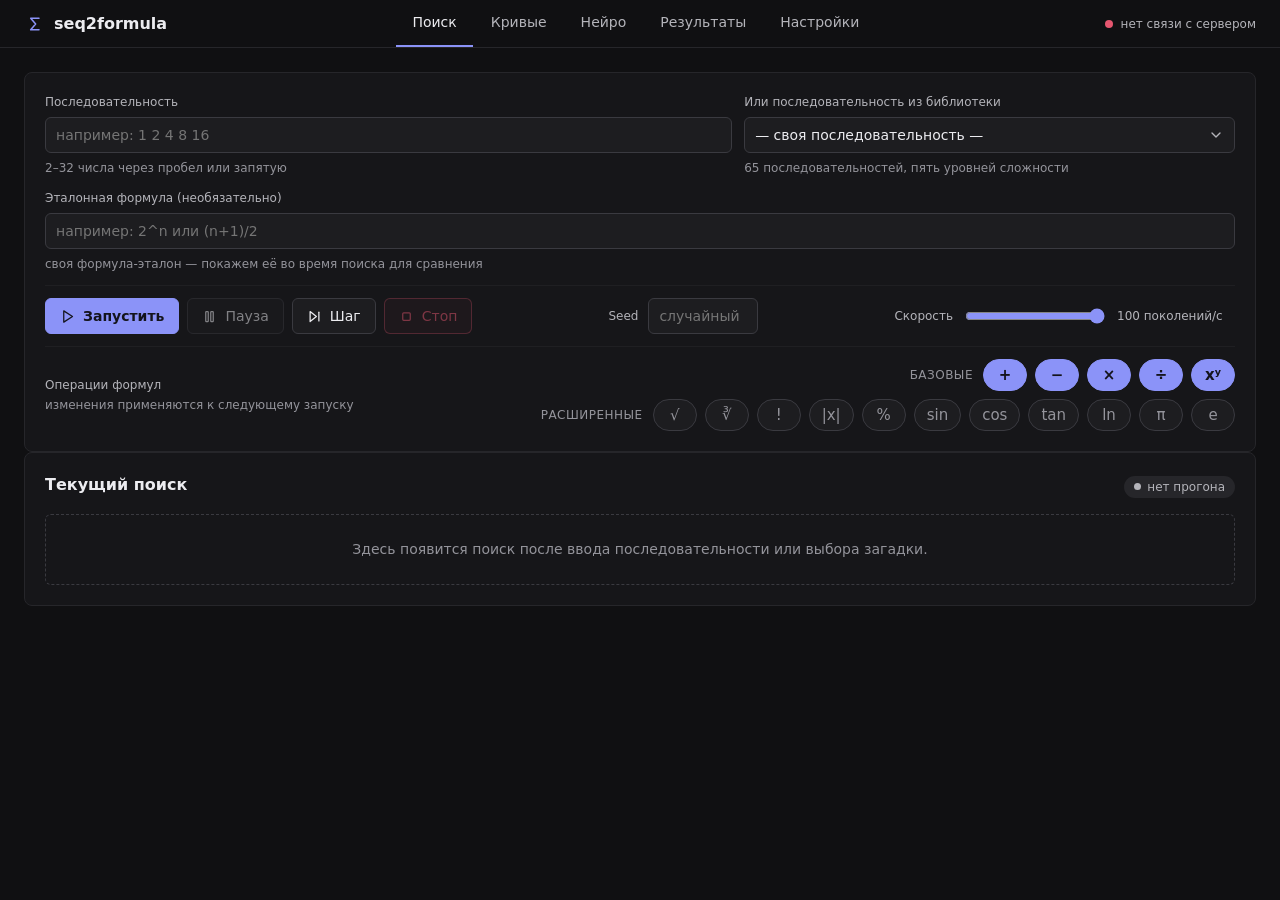
==== static/index.html @ 78ca331c "feat(curves): eraser, stroke smoothing, curve-curiosities gallery - Eraser toggle: pointer gesture r" ====
<!DOCTYPE html>
<html lang="ru">
<head>
<meta charset="utf-8">
<meta name="viewport" content="width=device-width, initial-scale=1">
<title>seq2formula — поиск формулы</title>
<link rel="stylesheet" href="/static/vendor/katex/katex.min.css">
<link rel="stylesheet" href="/static/vendor/uplot/uPlot.min.css">
<link rel="stylesheet" href="/static/style.css">
</head>
<body>
<header class="topbar">
  <div class="brand">
    <svg class="brand-mark" viewBox="0 0 24 24" fill="none" stroke="currentColor"
         stroke-width="1.8" stroke-linecap="round" stroke-linejoin="round" aria-hidden="true">
      <path d="M18 5H8l6 7-6 7h10"/>
    </svg>
    <span class="brand-name">seq2formula</span>
  </div>
  <nav class="pagetabs" role="tablist" aria-label="Разделы">
    <button class="ptab" id="ptabSearch" role="tab" aria-selected="true">Поиск</button>
    <button class="ptab" id="ptabCurves" role="tab" aria-selected="false">Кривые</button>
    <button class="ptab" id="ptabNeuro" role="tab" aria-selected="false"
            onclick="location.href='/neuro'">Нейро</button>
    <button class="ptab" id="ptabResults" role="tab" aria-selected="false">
      Результаты <span class="tab-dot" id="resultsDot" hidden></span>
    </button>
    <button class="ptab" id="ptabSettings" role="tab" aria-selected="false">Настройки</button>
  </nav>
  <div class="topbar-status" id="connStatus"><span class="dot" id="connDot"></span><span id="connText">подключение…</span></div>
</header>

<main class="canvas">
  <section id="paneSearch" aria-label="Поиск">
    <!-- ===== Run control ===== -->
    <section class="panel control-panel" aria-label="Управление поиском">
      <form id="runForm" class="run-form">
        <label class="field field-seq">
          <span class="field-label">Последовательность</span>
          <input id="seqInput" class="input" type="text" inputmode="numeric"
                 placeholder="например: 1 2 4 8 16" autocomplete="off"
                 aria-describedby="seqHint">
          <span class="field-hint" id="seqHint">2–32 числа через пробел или запятую</span>
        </label>
        <div class="field field-puzzle">
          <span class="field-label">Или последовательность из библиотеки</span>
          <!-- Hidden native select: keeps backward compatibility with the existing JS logic -->
          <select id="puzzleSelect" style="display: none;">
            <option value="">— своя последовательность —</option>
          </select>
          <!-- Custom UI for the dropdown -->
          <button type="button" class="input modern-select-trigger" id="puzzleSelectTrigger" aria-haspopup="listbox" aria-expanded="false">
            <span id="puzzleSelectLabel">— своя последовательность —</span>
            <svg class="modern-select-arrow" viewBox="0 0 24 24" fill="none" stroke="currentColor" stroke-width="2" stroke-linecap="round" stroke-linejoin="round"><path d="m6 9 6 6 6-6"/></svg>
          </button>
          <div class="modern-select-menu" id="puzzleSelectMenu" role="listbox" hidden>
            <div class="puzzle-search-wrap">
              <input type="search" id="puzzleSearch" class="input puzzle-search" placeholder="Поиск последовательности...">
            </div>
          </div>
          <span class="field-hint">65 последовательностей, пять уровней сложности</span>
        </div>
        <label class="field field-ref">
          <span class="field-label">Эталонная формула (необязательно)</span>
          <input id="refInput" class="input" type="text"
                 placeholder="например: 2^n или (n+1)/2" autocomplete="off"
                 aria-describedby="refHint">
          <span class="field-hint" id="refHint">своя формула-эталон — покажем её во время поиска для сравнения</span>
        </label>
      </form>
      <div class="run-controls" id="runControls">
        <div class="control-group" role="group" aria-label="Управление поиском">
          <button type="submit" form="runForm" class="btn btn-primary" id="startBtn">
            <svg class="icon" viewBox="0 0 24 24" fill="none" stroke="currentColor" stroke-width="2" stroke-linecap="round" stroke-linejoin="round"><polygon points="6 3 20 12 6 21 6 3"/></svg>
            Запустить
          </button>
          <button class="btn" id="pauseBtn" aria-label="Пауза" disabled>
            <svg class="icon" viewBox="0 0 24 24" fill="none" stroke="currentColor" stroke-width="2" stroke-linecap="round" stroke-linejoin="round"><rect x="6" y="4" width="4" height="16" rx="1"/><rect x="14" y="4" width="4" height="16" rx="1"/></svg>
            <span id="pauseLabel">Пауза</span>
          </button>
          <button class="btn" id="stepBtn" aria-label="Шаг" disabled>
            <svg class="icon" viewBox="0 0 24 24" fill="none" stroke="currentColor" stroke-width="2" stroke-linecap="round" stroke-linejoin="round"><polygon points="5 4 15 12 5 20 5 4"/><line x1="19" y1="5" x2="19" y2="19"/></svg>
            Шаг
          </button>
          <button class="btn btn-danger" id="stopBtn" aria-label="Остановить" disabled>
            <svg class="icon" viewBox="0 0 24 24" fill="none" stroke="currentColor" stroke-width="2" stroke-linecap="round" stroke-linejoin="round"><rect x="6" y="6" width="12" height="12" rx="1.5"/></svg>
            Стоп
          </button>
          <button class="btn btn-positive" id="continueBtn" aria-label="Искать ещё" hidden
                  title="Прогон завершён, но можно продолжить: вдруг найдётся другой или ещё более короткий ответ">
            Искать ещё
          </button>
        </div>
        <label class="seed field-inline">
          <span class="field-label">Seed</span>
          <input type="text" id="seedInput" class="input seed-field"
                 inputmode="numeric" pattern="[0-9]*" maxlength="10"
                 placeholder="случайный" autocomplete="off"
                 title="Пусто — новый случайный сид на каждый прогон; число — воспроизводимый прогон с тем же результатом">
        </label>
        <label class="speed field-inline">
          <span class="field-label">Скорость</span>
          <input type="range" id="speedRange" min="1" max="100" step="1" value="100">
          <span class="num" id="speedValue">100 поколений/с</span>
        </label>
      </div>
      <div class="ops-row" id="opsRow" role="group" aria-label="Операции, доступные эволюции">
        <span class="ops-label">Операции формул
          <span class="ops-hint">изменения применяются к следующему запуску</span>
        </span>
        <div class="ops-groups">
          <div class="ops-group">
            <span class="ops-group-name clickable-group" id="groupBasic" role="button" tabindex="0" title="Включить/выключить все базовые">Базовые</span>
            <div class="op-chips">
              <button type="button" class="op-chip" data-op="+" aria-pressed="true" title="сложение">+</button>
              <button type="button" class="op-chip" data-op="-" aria-pressed="true" title="вычитание">−</button>
              <button type="button" class="op-chip" data-op="*" aria-pressed="true" title="умножение">×</button>
              <button type="button" class="op-chip" data-op="/" aria-pressed="true" title="деление">÷</button>
              <button type="button" class="op-chip" data-op="^" aria-pressed="true" title="возведение в степень">xʸ</button>
            </div>
          </div>
          <div class="ops-group">
            <span class="ops-group-name clickable-group" id="groupAdvanced" role="button" tabindex="0" title="Включить/выключить все расширенные">Расширенные</span>
            <div class="op-chips">
              <button type="button" class="op-chip" data-op="sqrt" aria-pressed="false" title="квадратный корень">√</button>
              <button type="button" class="op-chip" data-op="cbrt" aria-pressed="false" title="кубический корень">∛</button>
              <button type="button" class="op-chip" data-op="fact" aria-pressed="false" title="факториал">!</button>
              <button type="button" class="op-chip" data-op="abs" aria-pressed="false" title="модуль числа">|x|</button>
              <button type="button" class="op-chip" data-op="mod" aria-pressed="false" title="остаток от деления (mod)">%</button>
              <button type="button" class="op-chip" data-op="sin" aria-pressed="false" title="синус">sin</button>
              <button type="button" class="op-chip" data-op="cos" aria-pressed="false" title="косинус">cos</button>
              <button type="button" class="op-chip" data-op="tan" aria-pressed="false" title="тангенс">tan</button>
              <button type="button" class="op-chip" data-op="ln" aria-pressed="false" title="натуральный логарифм">ln</button>
              <button type="button" class="op-chip" data-op="pi" aria-pressed="false" title="число π">π</button>
              <button type="button" class="op-chip" data-op="e" aria-pressed="false" title="число e">e</button>
            </div>
          </div>
          <span class="field-hint" id="opsWarn" hidden>нужна хотя бы одна операция</span>
          <span class="field-hint ops-req" id="opsReq" hidden></span>
        </div>
      </div>
    </section>

    <!-- ===== Live search ===== -->
    <section class="panel live-panel" aria-label="Текущий поиск">
      <div class="panel-head">
        <h2 class="panel-title">Текущий поиск</h2>
        <span class="head-right">
          <span class="chip" id="liveChip">нет прогона</span>
        </span>
      </div>
      <div class="solved-note" id="solvedNote"></div>
      <div class="live-empty" id="liveEmpty">
        Здесь появится поиск после ввода последовательности или выбора загадки.
      </div>
      <div class="live-grid" id="liveGrid" hidden>
        <div class="formula-hero">
          <div class="hero-main">
            <div class="hero-label"><span class="hero-dot"></span><span id="heroLabel">Лучшая формула</span></div>
            <div class="hero-formula" id="bestFormula" aria-live="polite"
                 role="button" tabindex="0"
                 title="Копировать формулу"></div>
            <div class="hero-sub num" id="bestSub"></div>
            <span class="copy-badge" id="copyBadge" hidden>скопировано</span>
          </div>
          <div class="hero-chart" id="heroChart"
               title="Формула (линия) против последовательности (точки)"></div>
        </div>
        <div class="kpi-strip" id="kpiStrip">
          <div class="kpi" data-tip="Номер шага эволюции: каждое поколение отбирает лучшие формулы и выводит из них следующее поколение">
            <span class="kpi-label">Поколение</span><span class="kpi-value num" id="kpiGen">—</span></div>
          <div class="kpi" data-tip="Насколько лучшая формула промахивается в среднем по всем членам; 0% — точное совпадение по значениям">
            <span class="kpi-label">Ошибка (лучшая)</span><span class="kpi-value num" id="kpiError">—</span></div>
          <div class="kpi" data-tip="Размер формулы: число элементов в ней (числа, операторы, переменные). Чем меньше, тем проще формула. По нему выбирают чемпиона зала славы.">
            <span class="kpi-label">Размер формулы</span><span class="kpi-value num" id="kpiSize">—</span></div>
          <div class="kpi" data-tip="Доля уникальных формул (и их абсолютное число); 100% — все разные, 0% — выродились в копии">
            <span class="kpi-label">Разнообразие</span><span class="kpi-value num kpi-teal" id="kpiDiversity">—</span></div>
          <div class="kpi" data-tip="Сколько формул эволюция успела проверить с начала прогона">
            <span class="kpi-label">Проверено формул</span><span class="kpi-value num" id="kpiEvaluated">—</span></div>
          <div class="kpi" data-tip="Фактическая скорость поиска и длительность текущего прогона">
            <span class="kpi-label">Скорость / время</span><span class="kpi-value num kpi-small" id="kpiSpeedTime">—</span></div>
        </div>
        <div class="chart-card">
          <div class="chart-head"><h3 class="chart-title">Fitness по поколениям</h3></div>
          <div class="chart" id="chartFitness"></div>
        </div>
        <div class="chart-card">
          <div class="chart-head"><h3 class="chart-title">Ошибка по поколениям</h3></div>
          <div class="chart" id="chartError"></div>
        </div>
        <div class="chart-card">
          <div class="chart-head"><h3 class="chart-title">Разнообразие популяции</h3></div>
          <div class="chart" id="chartDiversity"></div>
        </div>
        <div class="chart-card">
          <div class="chart-head">
            <h3 class="chart-title">Размеры деревьев</h3>
            <p class="chart-note">Распределение формул по размеру: по горизонтали — число узлов,
            по вертикали — сколько таких формул в популяции</p>
          </div>
          <div class="chart" id="chartSizes"></div>
        </div>
        <div class="terms-card">
          <div class="chart-head">
            <h3 class="chart-title">Проверка формулы по числам</h3>
            <p class="chart-note">Формула по очереди подставляется в 1-е, 2-е, 3-е… число
            последовательности. «Получается» — что формула выдаёт, «должно быть» — что нужно,
            «расхождение» — промах (зелёное — совпало)</p>
          </div>
          <div class="terms-wrap">
            <table class="terms-table" id="termsTable">
              <thead><tr id="termsHead"></tr></thead>
              <tbody>
                <tr id="termsTarget"></tr>
                <tr id="termsGot"></tr>
                <tr id="termsErr"></tr>
              </tbody>
            </table>
          </div>
          <div class="terms-empty" id="termsEmpty" hidden>—</div>
        </div>
        <div class="race-card">
          <div class="chart-head"><h3 class="chart-title">Топ формул поколения</h3></div>
          <ol class="race-list" id="raceList"></ol>
          <div class="chart-head race-log-head"><h3 class="chart-title">Хроника поиска</h3></div>
          <ul class="race-log" id="raceLog"></ul>
        </div>
      </div>
    </section>
  </section>

  <!-- ===== Curves: draw a shape, evolve x(t)/y(t) to fit it ===== -->
  <section id="paneCurves" hidden aria-label="Кривые">
    <div class="curves-grid">
      <section class="panel curve-draw-panel" aria-label="Рисование цели">
        <div class="panel-head">
          <h2 class="panel-title">Рисунок</h2>
          <span class="head-right"><span class="chip" id="curveChip">нет прогона</span></span>
        </div>
        <p class="field-hint">Зажмите мышь и ведите — штрих превратится в точки цели.
          Каждый новый зажим начинает отдельный штрих (до 6), у каждого
          штриха — своя пара формул x(t), y(t). Одиночный клик ставит
          точку. Серые точки — ваша цель, индиго-линии — лучшие кривые.</p>
        <div class="preset-row" id="presetRow" role="group" aria-label="Готовые фигуры">
          <span class="ops-label">Заготовки</span>
          <!-- preset buttons are built by JS from CURVE_PRESETS -->
        </div>
        <div class="curve-canvas-wrap">
          <canvas id="curveCanvas" width="800" height="800"
                  aria-label="Поле для рисования кривой"></canvas>
        </div>
        <div class="run-controls" id="curveControls">
          <div class="control-group" role="group" aria-label="Управление поиском кривой">
            <button class="btn btn-primary" id="curveStartBtn">
              <svg class="icon" viewBox="0 0 24 24" fill="none" stroke="currentColor" stroke-width="2" stroke-linecap="round" stroke-linejoin="round"><polygon points="6 3 20 12 6 21 6 3"/></svg>
              Запустить
            </button>
            <button class="btn btn-danger" id="curveStopBtn" disabled>
              <svg class="icon" viewBox="0 0 24 24" fill="none" stroke="currentColor" stroke-width="2" stroke-linecap="round" stroke-linejoin="round"><rect x="6" y="6" width="12" height="12" rx="1.5"/></svg>
              Стоп
            </button>
            <button class="btn" id="curveUndoBtn" disabled title="Убрать последний штрих">Отменить штрих</button>
            <button class="btn" id="curveEraseBtn" aria-pressed="false"
                    title="Ластик: зажмите и ведите по холсту — точки рисунка рядом с курсором стираются">Ластик</button>
            <button class="btn" id="curveClearBtn">Очистить</button>
            <button class="btn" id="curveSmoothBtn" aria-pressed="false"
                    title="Смягчать углы штрихов при рисовании (только в свободном режиме)">Сгладить</button>
            <select id="curveGridSel" class="input puzzle-filter-select"
                    title="Привязка рисования к узлам сетки: линию проще провести ровно"
                    aria-label="Размер сетки для привязки рисования">
              <option value="0">свободное рисование</option>
              <option value="8">сетка 8×8</option>
              <option value="12">сетка 12×12</option>
              <option value="16">сетка 16×16</option>
              <option value="24">сетка 24×24</option>
              <option value="32">сетка 32×32</option>
            </select>
          </div>
          <label class="seed field-inline">
            <span class="field-label">Seed</span>
            <input type="text" id="curveSeedInput" class="input seed-field"
                   inputmode="numeric" maxlength="10" placeholder="случайный"
                   autocomplete="off"
                   title="Пусто — новый случайный сид; число — воспроизводимый прогон">
          </label>
        </div>
        <div class="ops-row ops-row-compact" role="group" aria-label="Операции для кривых">
          <span class="ops-label">Операции формул</span>
          <div class="ops-groups">
            <div class="ops-group">
              <span class="ops-group-name clickable-group" role="button" tabindex="0" title="Включить/выключить все базовые">Базовые</span>
              <div class="op-chips">
                <button type="button" class="op-chip" data-op="+" aria-pressed="true" title="сложение">+</button>
                <button type="button" class="op-chip" data-op="-" aria-pressed="true" title="вычитание">−</button>
                <button type="button" class="op-chip" data-op="*" aria-pressed="true" title="умножение">×</button>
                <button type="button" class="op-chip" data-op="/" aria-pressed="true" title="деление">÷</button>
                <button type="button" class="op-chip" data-op="^" aria-pressed="true" title="возведение в степень">xʸ</button>
              </div>
            </div>
            <div class="ops-group">
              <span class="ops-group-name clickable-group" role="button" tabindex="0" title="Включить/выключить все расширенные">Расширенные</span>
              <div class="op-chips">
                <button type="button" class="op-chip" data-op="sqrt" aria-pressed="false" title="квадратный корень">√</button>
                <button type="button" class="op-chip" data-op="cbrt" aria-pressed="false" title="кубический корень">∛</button>
                <button type="button" class="op-chip" data-op="fact" aria-pressed="false" title="факториал">!</button>
                <button type="button" class="op-chip" data-op="abs" aria-pressed="false" title="модуль числа">|x|</button>
                <button type="button" class="op-chip" data-op="mod" aria-pressed="false" title="остаток от деления (mod)">%</button>
                <button type="button" class="op-chip" data-op="sin" aria-pressed="false" title="синус">sin</button>
                <button type="button" class="op-chip" data-op="cos" aria-pressed="false" title="косинус">cos</button>
                <button type="button" class="op-chip" data-op="tan" aria-pressed="false" title="тангенс">tan</button>
                <button type="button" class="op-chip" data-op="ln" aria-pressed="false" title="натуральный логарифм">ln</button>
                <button type="button" class="op-chip" data-op="pi" aria-pressed="false" title="число π">π</button>
                <button type="button" class="op-chip" data-op="e" aria-pressed="false" title="число e">e</button>
              </div>
            </div>
          </div>
        </div>
        <div class="solved-note" id="curveNote"></div>
      </section>

      <section class="panel curve-live-panel" aria-label="Текущий поиск кривой">
        <div class="panel-head">
          <h2 class="panel-title">Текущий поиск</h2>
        </div>
        <div class="live-empty" id="curveEmpty">
          Нарисуйте фигуру слева и запустите поиск: эволюция подберёт пару
          формул x(t) и y(t), кривая которых повторяет рисунок.
        </div>
        <div id="curveLive" hidden class="live-grid">
          <div class="formula-hero curve-hero">
            <div class="hero-main">
              <div class="hero-label"><span class="hero-dot"></span><span>Лучшие формулы</span></div>
              <div id="curveFormulas" aria-live="polite"></div>
              <div class="hero-sub num" id="curveSub"></div>
            </div>
          </div>
          <div class="kpi-strip">
            <div class="kpi" data-tip="Номер шага эволюции: каждое поколение отбирает лучшие пары формул и выводит из них следующее поколение">
              <span class="kpi-label">Поколение</span><span class="kpi-value num" id="curveGen">—</span></div>
            <div class="kpi" data-tip="Средний промах кривой мимо точек рисунка (в обе стороны), доля от размера поля; 2% — считается решённым">
              <span class="kpi-label">Ошибка (лучшая)</span><span class="kpi-value num" id="curveError">—</span></div>
            <div class="kpi" data-tip="Суммарный размер двух формул x(t) и y(t); чем меньше, тем проще пара">
              <span class="kpi-label">Размер пары</span><span class="kpi-value num" id="curveSize">—</span></div>
            <div class="kpi" data-tip="Доля уникальных кривых в популяции; 100% — все разные, 0% — выродились в копии">
              <span class="kpi-label">Разнообразие</span><span class="kpi-value num kpi-teal" id="curveDiversity">—</span></div>
            <div class="kpi" data-tip="Фактическая скорость поиска и длительность текущего прогона">
              <span class="kpi-label">Скорость / время</span><span class="kpi-value num kpi-small" id="curveSpeedTime">—</span></div>
          </div>
          <div class="chart-card">
            <div class="chart-head"><h3 class="chart-title">Fitness по поколениям</h3></div>
            <div class="chart" id="chartCurveFitness"></div>
          </div>
          <div class="chart-card">
            <div class="chart-head"><h3 class="chart-title">Ошибка по поколениям</h3></div>
            <div class="chart" id="chartCurveError"></div>
          </div>
          <div class="chart-card">
            <div class="chart-head"><h3 class="chart-title">Разнообразие популяции</h3></div>
            <div class="chart" id="chartCurveDiversity"></div>
          </div>
          <div class="chart-card">
            <div class="chart-head">
              <h3 class="chart-title">Размеры пар</h3>
              <p class="chart-note">Распределение пар формул по суммарному размеру x(t)+y(t):
              по горизонтали — размер, по вертикали — сколько таких пар в популяции</p>
            </div>
            <div class="chart" id="chartCurveSizes"></div>
          </div>
          <div class="race-card">
            <div class="chart-head"><h3 class="chart-title">Топ пар поколения</h3></div>
            <ol class="race-list" id="curveRaceList"></ol>
            <div class="chart-head race-log-head"><h3 class="chart-title">Хроника поиска</h3></div>
            <ul class="race-log" id="curveRaceLog"></ul>
          </div>
          <div class="terms-card">
            <div class="chart-head">
              <h3 class="chart-title">Проверка кривой по t</h3>
              <p class="chart-note">Кривая по очереди вычисляется в шести точках параметра t.
              «Промах» — расстояние от точки кривой до ближайшей точки рисунка (доля от размера поля)</p>
            </div>
            <div class="terms-wrap">
              <table class="terms-table" id="curveTermsTable">
                <thead><tr id="curveTermsHead"></tr></thead>
                <tbody>
                  <tr id="curveTermsX"></tr>
                  <tr id="curveTermsY"></tr>
                  <tr id="curveTermsErr"></tr>
                </tbody>
              </table>
            </div>
          </div>
        </div>
      </section>
    </div>

    <section class="panel curve-history-panel" aria-label="Галерея кривых">
      <div class="panel-head">
        <h2 class="panel-title">Галерея кривых</h2>
        <span class="panel-meta">завершённые прогоны; клик по строке — вернуть рисунок на холст</span>
      </div>
      <table class="list-table" id="curveTable">
        <thead><tr><th>Дата</th><th>Формулы</th><th class="num">Ошибка</th><th class="num">Поколений</th><th class="num">Время</th></tr></thead>
        <tbody id="curveRows"></tbody>
      </table>
    </section>
  </section>

  <!-- ===== Results: history / hall / curiosities ===== -->
  <section id="paneResults" hidden aria-label="Результаты">
    <section class="panel results-panel" aria-label="Результаты">
      <div class="panel-head">
        <h2 class="panel-title">Результаты</h2>
        <span class="panel-meta" id="resultsMeta"></span>
      </div>
      <div class="stats-card" id="statsCard" aria-label="Сводка по библиотеке">
        <div class="stats-top">
          <span class="stats-headline" id="statsHeadline">—</span>
        </div>
        <div class="stats-tiers" id="statsTiers"></div>
      </div>
      <div class="results-controls">
        <div class="tabs" role="tablist" aria-label="Результаты">
          <button class="tab" role="tab" id="tabLibrary" aria-selected="true">Библиотека</button>
          <button class="tab" role="tab" id="tabShapes" aria-selected="false">Фигуры</button>
          <button class="tab" role="tab" id="tabMySeqs" aria-selected="false">Мои последовательности</button>
          <button class="tab" role="tab" id="tabCurio" aria-selected="false">Курьёзы</button>
        </div>
        <div class="table-tools">
          <select id="tableFilter" class="input table-search" style="width: 160px;" title="Фильтр отображаемых строк (влияет на Автопилот)">
            <option value="all">Все</option>
            <option value="unsolved">Нерешённые</option>
            <option value="solved">Решённые</option>
            <option value="easy">Только лёгкие</option>
            <option value="medium">Только средние</option>
            <option value="hard">Только сложные</option>
          </select>
          <button class="btn btn-positive" id="autopilotBtn" title="Запустить поиск для всех видимых строк в текущем порядке">
            Автопилот
          </button>
          <input type="search" id="tableSearch" class="input table-search" placeholder="Поиск по таблице...">
          <button class="btn" id="exportBtn" title="Скачать всю историю прогонов (все вкладки) в формате JSON">
            <svg class="icon" viewBox="0 0 24 24" fill="none" stroke="currentColor" stroke-width="2" stroke-linecap="round" stroke-linejoin="round"><path d="M21 15v4a2 2 0 0 1-2 2H5a2 2 0 0 1-2-2v-4"/><polyline points="7 10 12 15 17 10"/><line x1="12" y1="15" x2="12" y2="3"/></svg>
            Экспорт истории
          </button>
        </div>
      </div>
      <div class="tab-body" id="tabBody">
        <table class="list-table" id="libraryTable">
          <thead><tr><th>Последовательность</th><th>Эталон</th><th>Лучший результат</th><th class="num">Ошибка</th><th class="num">Поколений</th></tr></thead>
          <tbody id="libraryRows"></tbody>
        </table>
        <table class="list-table" id="shapeTable" hidden>
          <thead><tr><th>Фигура</th><th>Лучшие формулы</th><th class="num">Ошибка</th><th class="num">Поколений</th><th class="num">Время</th></tr></thead>
          <tbody id="shapeRows"></tbody>
        </table>
        <table class="list-table" id="mySeqTable" hidden>
          <thead><tr><th>Последовательность</th><th>Мой эталон</th><th>Лучший результат</th><th class="num">Ошибка</th><th class="num">Поколений</th></tr></thead>
          <tbody id="mySeqRows"></tbody>
        </table>
        <table class="list-table" id="curioTable" hidden>
          <thead><tr><th>Последовательность</th><th>Формула</th><th class="num">Размер</th><th class="num">Ошибка</th><th class="num">Поколение</th></tr></thead>
          <tbody id="curioRows"></tbody>
        </table>
        <table class="list-table" id="curveCurioTable" hidden>
          <thead><tr><th>Фигура</th><th>Кривые</th><th class="num">Ошибка</th><th class="num">Поколений</th></tr></thead>
          <tbody id="curveCurioRows"></tbody>
        </table>
      </div>
    </section>
  </section>

  <!-- ===== Settings: engine knobs ===== -->
  <section id="paneSettings" hidden aria-label="Настройки">
    <section class="panel settings-panel" aria-label="Настройки движка">
      <div class="panel-head">
        <h2 class="panel-title">Настройки</h2>
        <span class="panel-meta" id="settingsMeta">применяются к следующим запускам, хранятся локально</span>
      </div>
      <form id="settingsForm" class="settings-form">
        <h3 class="settings-section-title">Параметры поиска</h3>
        <div class="settings-grid">
          <label class="field">
            <span class="field-label">Популяция</span>
            <input class="input" type="number" id="setPopulation" min="20" max="2000" step="1">
            <span class="field-hint">20–2000 формул в поколении</span>
          </label>
          <label class="field">
            <span class="field-label">Максимум поколений</span>
            <input class="input" type="number" id="setMaxGenerations" min="10" max="100000" step="1">
            <span class="field-hint">10–100000; нерешённый прогон закончится ровно на этом числе</span>
          </label>
          <label class="field">
            <span class="field-label">Максимальная скорость</span>
            <input class="input" type="number" id="setSpeedMax" min="10" max="240" step="1">
            <span class="field-hint">поколений/с, верхняя граница ползунка (до 240)</span>
          </label>
          <label class="field">
            <span class="field-label">Штраф за размер</span>
            <input class="input" type="number" id="setParsimony" min="0" max="0.1" step="0.001">
            <span class="field-hint">0–0.1; выше — короче формулы, но медленнее сходимость</span>
          </label>
          <label class="field">
            <span class="field-label">Глубина деревьев</span>
            <input class="input" type="number" id="setMaxDepth" min="3" max="12" step="1">
            <span class="field-hint">3–12 узлов в самой длинной ветке</span>
          </label>
          <label class="field">
            <span class="field-label">Размер турнира</span>
            <input class="input" type="number" id="setTournament" min="2" max="16" step="1">
            <span class="field-hint">2–16; сколько случайных формул борются за отбор</span>
          </label>
          <label class="field">
            <span class="field-label">Вероятность кроссовера</span>
            <input class="input" type="number" id="setPCrossover" min="0" max="1" step="0.05">
            <span class="field-hint">0–1; доля потомков от скрещивания пар</span>
          </label>
          <label class="field">
            <span class="field-label">Вероятность мутации</span>
            <input class="input" type="number" id="setPMutate" min="0" max="1" step="0.05">
            <span class="field-hint">0–1; доля потомков с мутацией</span>
          </label>
          <label class="field">
            <span class="field-label">Элита</span>
            <input class="input" type="number" id="setElitism" min="0" max="20" step="1">
            <span class="field-hint">0–20; сколько лучших переходят в следующее поколение без изменений</span>
          </label>
          <label class="field">
            <span class="field-label">Поколений усадки</span>
            <input class="input" type="number" id="setShrinkGenerations" min="0" max="2000" step="1">
            <span class="field-hint">сколько искать формулу короче после решения</span>
          </label>
          <label class="field">
            <span class="field-label">Штраф усадки</span>
            <input class="input" type="number" id="setShrinkParsimony" min="0" max="0.2" step="0.005">
            <span class="field-hint">штраф за размер во время усадки (обычно сильно больше основного)</span>
          </label>
        </div>

          <label class="field">
            <span class="field-label">Поколений в автопилоте</span>
            <input class="input" type="number" id="setAutopilotGens" min="1" max="10000" step="1">
            <span class="field-hint">Сколько поколений тратить на одну задачу перед переходом к следующей (от 1 до макс. поколений)</span>
          </label>
        </div>

        <h3 class="settings-section-title">Уведомления</h3>
        <div class="settings-grid">
          <div class="field">
            <span class="field-label">Способы оповещения</span>
            <div class="notify-toggles">
              <label class="toggle-label"><input type="checkbox" id="setNotifyFlash"> Мигание вкладки</label>
              <label class="toggle-label"><input type="checkbox" id="setNotifySound"> Звук</label>
            </div>
            <div class="field-inline" style="margin-top: 12px;">
              <span class="field-label" style="min-width: 110px;">Громкость звука</span>
              <input type="range" id="setNotifyVolume" min="0" max="1" step="0.05" style="width: 140px;">
              <span class="num" id="setNotifyVolumeVal" style="font-size: var(--fs-small); color: var(--muted);">0.1</span>
            </div>
            <span class="field-hint">сработают, если вкладка свёрнута или неактивна</span>
          </div>
        </div>

        <div class="settings-actions">
          <button type="submit" class="btn btn-primary">Сохранить</button>
          <button type="button" class="btn btn-danger" id="settingsReset">Сбросить к дефолтам</button>
        </div>
      </form>
    </section>
  </section>
</main>

<div id="plotPopover" class="plot-popover" hidden></div>

<script src="/static/vendor/katex/katex.min.js"></script>
<script src="/static/vendor/uplot/uPlot.iife.min.js"></script>
<script src="/static/app.js"></script>
</body>
</html>
---- static/vendor/uplot/uPlot.min.css ----
.uplot, .uplot *, .uplot *::before, .uplot *::after {box-sizing: border-box;}.uplot {font-family: system-ui, -apple-system, "Segoe UI", Roboto, "Helvetica Neue", Arial, "Noto Sans", sans-serif, "Apple Color Emoji", "Segoe UI Emoji", "Segoe UI Symbol", "Noto Color Emoji";line-height: 1.5;width: min-content;}.u-title {text-align: center;font-size: 18px;font-weight: bold;}.u-wrap {position: relative;user-select: none;}.u-over, .u-under {position: absolute;}.u-under {overflow: hidden;}.uplot canvas {display: block;position: relative;width: 100%;height: 100%;}.u-legend {font-size: 14px;margin: auto;text-align: center;}.u-inline {display: block;}.u-inline * {display: inline-block;}.u-inline tr {margin-right: 16px;}.u-legend th {font-weight: 600;}.u-legend th > * {vertical-align: middle;display: inline-block;}.u-legend .u-marker {width: 1em;height: 1em;margin-right: 4px;background-clip: content-box !important;}.u-inline.u-live th::after {content: ":";vertical-align: middle;}.u-inline:not(.u-live) .u-value {display: none;}.u-series > * {padding: 4px;}.u-series th {cursor: pointer;}.u-legend .u-off > * {opacity: 0.3;}.u-select {background: rgba(0,0,0,0.07);position: absolute;pointer-events: none;}.u-cursor-x, .u-cursor-y {position: absolute;left: 0;top: 0;pointer-events: none;will-change: transform;z-index: 100;}.u-hz .u-cursor-x, .u-vt .u-cursor-y {height: 100%;border-right: 1px dashed #607D8B;}.u-hz .u-cursor-y, .u-vt .u-cursor-x {width: 100%;border-bottom: 1px dashed #607D8B;}.u-cursor-pt {position: absolute;top: 0;left: 0;border-radius: 50%;pointer-events: none;will-change: transform;z-index: 100;/*this has to be !important since we set inline "background" shorthand */background-clip: content-box !important;}.u-select.u-off, .u-cursor-x.u-off, .u-cursor-y.u-off, .u-cursor-pt.u-off {display: none;}
---- static/style.css ----
/* seq2formula dashboard — dark instrument panel.
   Rules: neutral dark chrome, indigo on data only, flat surfaces split
   by 1px lines, KPIs as one divided strip, tabular figures, no emoji. */

:root {
  --ground: #101012;
  --surface: #161619;
  --raised: #1d1d20;
  --active: #26262a;
  --border: #26262a;
  --rule: #1f1f22;
  --control: #3a3a40;
  --text: #ececf0;
  --muted: #b4b4ba;
  --faint: #94949b;
  --accent: #8b93f8;          /* indigo — the product hue: best line, focus, primary */
  --accent-dim: #3c4066;
  --accent-tint: #1c1d2b;
  --positive: #3fc07a;        /* exact hit */
  --positive-dim: #16281d;
  --negative: #e5566f;
  --amber: #e2a655;           /* error metric */
  --amber-tint: #2a2214;
  --teal: #4ec9b0;            /* diversity metric */
  --teal-tint: #14262b;
  --grid: #232327;
  --radius-card: 8px;
  --radius-control: 6px;
  --radius-chip: 4px;
  --gap: 16px;
  --pad: 24px;
  --font: -apple-system, "Segoe UI", "Roboto", "Ubuntu", system-ui, sans-serif;
  --fs-title: 20px;
  --fs-section: 16px;
  --fs-kpi: 22px;
  --fs-body: 14px;
  --fs-small: 12px;
}

* { box-sizing: border-box; }

[hidden] { display: none !important; }

html { color-scheme: dark; }

body {
  margin: 0;
  background: var(--ground);
  color: var(--text);
  font-family: var(--font);
  font-size: var(--fs-body);
  line-height: 1.5;
}

.num, .kpi-value, td.num, th.num { font-variant-numeric: tabular-nums; }

::selection { background: var(--accent-dim); color: var(--text); }

:focus-visible {
  outline: 2px solid var(--accent);
  outline-offset: 2px;
  border-radius: var(--radius-chip);
}

/* ---------- top bar ---------- */

.topbar {
  display: flex;
  align-items: center;
  justify-content: space-between;
  gap: 16px;
  min-height: 48px;
  padding: 0 var(--pad);
  border-bottom: 1px solid var(--border);
  position: sticky;
  top: 0;
  background: var(--ground);
  z-index: 10;
  flex-wrap: wrap;
}

.brand { display: flex; align-items: center; gap: 10px; }

.brand-mark { width: 20px; height: 20px; color: var(--accent); }

.brand-name { font-size: var(--fs-section); font-weight: 600; letter-spacing: 0; }

.pagetabs {
  display: flex;
  gap: 2px;
  align-self: stretch;
  margin: 0 auto;
}

.ptab {
  appearance: none;
  background: none;
  border: none;
  border-bottom: 2px solid transparent;
  color: var(--muted);
  font: inherit;
  font-size: var(--fs-body);
  padding: 0 16px;
  cursor: pointer;
  display: inline-flex;
  align-items: center;
  gap: 6px;
  min-height: 46px;
}

.ptab[aria-selected="true"] {
  color: var(--text);
  border-bottom-color: var(--accent);
}

.tab-dot {
  width: 7px;
  height: 7px;
  border-radius: 50%;
  background: var(--positive);
}

.topbar-status {
  display: flex;
  align-items: center;
  gap: 8px;
  font-size: var(--fs-small);
  color: var(--muted);
  white-space: nowrap;
}

.dot {
  width: 8px;
  height: 8px;
  border-radius: 50%;
  background: var(--faint);
}

.dot.on { background: var(--positive); }
.dot.off { background: var(--negative); }

/* status chip */

.chip {
  display: inline-flex;
  align-items: center;
  gap: 6px;
  height: 22px;
  padding: 0 10px;
  border-radius: 999px;
  font-size: var(--fs-small);
  background: var(--active);
  color: var(--muted);
  white-space: nowrap;
}

.chip::before {
  content: "";
  width: 7px;
  height: 7px;
  border-radius: 50%;
  background: currentColor;
}

.chip.run { background: var(--accent-tint); color: var(--accent); }
.chip.paused { background: var(--amber-tint); color: var(--amber); }
.chip.solved { background: var(--positive-dim); color: var(--positive); }
.chip.finished { background: var(--active); color: var(--faint); }
.chip.error { background: var(--amber-tint); color: var(--amber); }

/* ---------- canvas ---------- */

.canvas {
  max-width: 1280px;
  margin: 0 auto;
  padding: var(--pad) var(--pad) 48px;
  display: grid;
  gap: var(--gap);
}

.panel {
  background: var(--surface);
  border: 1px solid var(--border);
  border-radius: var(--radius-card);
  padding: 20px;
}

.panel-head {
  display: flex;
  align-items: baseline;
  justify-content: space-between;
  gap: 12px;
  margin-bottom: 16px;
}

.panel-title {
  margin: 0;
  font-size: var(--fs-section);
  font-weight: 600;
}

.panel-meta { font-size: var(--fs-small); color: var(--muted); }

/* ---------- controls ---------- */

.run-form {
  display: grid;
  grid-template-columns: minmax(0, 1.4fr) minmax(0, 1fr);
  gap: 12px;
  align-items: start;
}

/* own reference formula spans the full row under sequence/puzzle */
.field-ref { grid-column: 1 / -1; }

.field { display: grid; gap: 6px; min-width: 0; }

.field-label { font-size: var(--fs-small); color: var(--muted); }

.field-hint { font-size: var(--fs-small); color: var(--faint); }

.input {
  height: 36px;
  padding: 0 10px;
  background: var(--raised);
  border: 1px solid var(--control);
  border-radius: var(--radius-control);
  color: var(--text);
  font: inherit;
  min-width: 0;
}

.input:hover { border-color: #4a4a52; }

.input:focus { outline: none; border-color: var(--accent); }

/* custom dropdown for puzzles */
.field-puzzle { position: relative; }
.modern-select-trigger {
  display: flex;
  align-items: center;
  justify-content: space-between;
  cursor: pointer;
  text-align: left;
  width: 100%;
  font: inherit;
}
.modern-select-arrow { width: 16px; height: 16px; color: var(--muted); flex: none; }
.modern-select-menu {
  position: absolute;
  top: calc(100% + 4px);
  left: 0;
  width: 100%;
  max-height: 400px;
  overflow-y: auto;
  background: var(--surface);
  border: 1px solid var(--border);
  border-radius: var(--radius-control);
  box-shadow: 0 12px 32px rgba(0, 0, 0, 0.5);
  z-index: 100;
  padding: 6px 0;
}
.modern-select-group {
  padding: 8px 12px 4px;
  font-size: 11px;
  font-weight: 600;
  color: var(--faint);
  text-transform: uppercase;
  letter-spacing: 0.04em;
}
.puzzle-search-wrap {
  padding: 8px;
  position: sticky;
  top: 0;
  background: var(--surface);
  z-index: 10;
  border-bottom: 1px solid var(--border);
}
.puzzle-search {
  width: 100%;
  height: 30px;
  font-size: var(--fs-small);
}
.puzzle-filters {
  display: flex;
  gap: 8px;
  margin-top: 8px;
}
.puzzle-filter-select {
  height: 28px;
  font-size: 11px;
  padding: 0 6px;
  flex: 1;
  min-width: 0;
  background-image: none; /* remove custom arrow for these compact ones */
  cursor: pointer;
}
.puzzle-search-wrap {
  padding: 8px;
  position: sticky;
  top: 0;
  background: var(--surface);
  z-index: 10;
  border-bottom: 1px solid var(--border);
}
.puzzle-search {
  width: 100%;
  height: 30px;
  font-size: var(--fs-small);
}
.modern-select-item {
  padding: 8px 12px;
  cursor: pointer;
  display: flex;
  align-items: center;
  justify-content: space-between;
  gap: 12px;
  transition: background-color 100ms;
}
.modern-select-item:hover { background: var(--raised); }
.modern-select-item.active { background: var(--accent-tint); }
.modern-select-item-name { font-size: var(--fs-body); color: var(--text); }
.modern-select-item-desc { font-size: var(--fs-small); color: var(--muted); display: flex; gap: 8px; align-items: center; flex-wrap: wrap; margin-top: 2px; }
.modern-select-item-seq { color: var(--faint); }
.modern-select-item-ref { color: var(--teal); }

/* KPI tooltips */

.kpi { position: relative; cursor: help; }

.kpi::after {
  content: attr(data-tip);
  position: absolute;
  bottom: calc(100% + 6px);
  left: 8px;
  right: 8px;
  z-index: 50; /* must be higher than charts below */
  background: var(--raised);
  border: 1px solid var(--control);
  border-radius: var(--radius-control);
  padding: 8px 10px;
  font-size: var(--fs-small);
  line-height: 1.45;
  color: var(--muted);
  box-shadow: 0 8px 24px rgba(0, 0, 0, 0.4);
  opacity: 0;
  pointer-events: none;
  transition: opacity 150ms;
}

.kpi:hover::after, .kpi:focus-within::after { opacity: 1; }

.btn {
  display: inline-flex;
  align-items: center;
  justify-content: center;
  gap: 8px;
  height: 36px;
  padding: 0 14px;
  background: var(--raised);
  border: 1px solid var(--control);
  border-radius: var(--radius-control);
  color: var(--text);
  font: inherit;
  cursor: pointer;
  transition: background-color 150ms, border-color 150ms;
}

.btn:hover { background: var(--active); border-color: #4a4a52; }

/* toggle buttons (eraser, smoothing): accent fill while on */
.btn[aria-pressed="true"] {
  background: var(--accent);
  border-color: var(--accent);
  color: #14141c;
  font-weight: 600;
}

.btn:disabled { opacity: 0.5; cursor: not-allowed; }

.btn-primary {
  background: var(--accent);
  border-color: var(--accent);
  color: #14141c;
  font-weight: 600;
}

.btn-primary:hover { background: #9ca3fa; border-color: #9ca3fa; }

/* Control buttons: stop is red (destructive), keep-search is green
   (it extends the successful run) — both tinted, solid on hover. */
.btn-danger {
  background: rgba(229, 86, 111, 0.08);
  border-color: rgba(229, 86, 111, 0.55);
  color: var(--negative);
}

.btn-danger:hover {
  background: var(--negative);
  border-color: var(--negative);
  color: #1a0d10;
}

.btn-positive {
  background: rgba(63, 192, 122, 0.1);
  border-color: rgba(63, 192, 122, 0.55);
  color: var(--positive);
  font-weight: 600;
}

.btn-positive:hover {
  background: var(--positive);
  border-color: var(--positive);
  color: #0f2018;
}

.icon { width: 15px; height: 15px; flex: none; }

.run-controls {
  display: flex;
  align-items: center;
  justify-content: space-between;
  gap: 12px;
  flex-wrap: wrap;
  margin-top: 12px;
  padding-top: 12px;
  border-top: 1px solid var(--rule);
}

.control-group { display: flex; gap: 8px; flex-wrap: wrap; }

/* operation picker chips */

.ops-row {
  display: flex;
  align-items: center;
  justify-content: space-between;
  gap: 12px;
  flex-wrap: wrap;
  margin-top: 12px;
  padding-top: 12px;
  border-top: 1px solid var(--rule);
}

.ops-label {
  font-size: var(--fs-small);
  color: var(--muted);
  display: inline-flex;
  flex-direction: column;
  gap: 2px;
}

.ops-hint { color: var(--faint); font-size: var(--fs-small); font-weight: 400; }

.ops-groups {
  display: flex;
  flex-direction: column;
  align-items: flex-end;
  gap: 8px;
  flex-wrap: wrap;
}

.ops-group {
  display: flex;
  align-items: center;
  gap: 10px;
  flex-wrap: wrap;
  justify-content: flex-end;
}

.ops-group-name {
  font-size: var(--fs-small);
  color: var(--faint);
  letter-spacing: 0.04em;
  text-transform: uppercase;
  flex: none;
}
.clickable-group {
  cursor: pointer;
  transition: color 150ms;
}
.clickable-group:hover {
  color: var(--text);
  text-decoration: underline;
}

.ops-req { color: var(--amber); max-width: 460px; }

.op-chips {
  display: flex;
  align-items: center;
  gap: 8px;
  flex-wrap: wrap;
}

.op-chip {
  min-width: 44px;
  height: 32px;
  padding: 0 12px;
  border-radius: 999px;
  border: 1px solid var(--control);
  background: var(--raised);
  color: var(--faint);
  font: inherit;
  font-size: 15px;
  cursor: pointer;
  transition: background-color 150ms, color 150ms, border-color 150ms;
}

.op-chip:hover { border-color: #4a4a52; }

.op-chip[aria-pressed="true"] {
  background: var(--accent);
  border-color: var(--accent);
  color: #14141c;
  font-weight: 600;
}

.op-chip[aria-pressed="true"]:hover { background: #9ca3fa; border-color: #9ca3fa; }

.op-chip:disabled { opacity: 0.5; cursor: not-allowed; }

.field-inline {
  display: flex;
  align-items: center;
  gap: 10px;
}

.field-inline .field-label { white-space: nowrap; }

.seed-field { width: 110px; flex: none; }

#speedValue { font-size: var(--fs-small); color: var(--muted); min-width: 118px; }

input[type="range"] {
  width: 140px;
  accent-color: var(--accent);
}

/* ---------- live panel ---------- */

.live-empty {
  color: var(--faint);
  padding: 24px 4px;
  border: 1px dashed var(--control);
  border-radius: var(--radius-control);
  text-align: center;
}

.live-grid {
  display: grid;
  grid-template-columns: minmax(0, 1fr) minmax(0, 1fr);
  gap: var(--gap);
}

.formula-hero {
  grid-column: 1 / -1;
  background: var(--accent-tint);
  border: 1px solid var(--accent-dim);
  border-radius: var(--radius-card);
  padding: 20px 22px 16px;
  display: flex;
  align-items: center;
  gap: 20px;
  flex-wrap: wrap;
}

.hero-main { flex: 1; min-width: 0; position: relative; }

.hero-chart {
  width: 300px;
  height: 110px;
  flex: none;
}

.plot-popover {
  position: fixed;
  z-index: 60;
  background: var(--surface);
  border: 1px solid var(--border);
  border-radius: var(--radius-card);
  padding: 8px 10px 6px;
  box-shadow: 0 10px 28px rgba(0, 0, 0, 0.55);
  pointer-events: none;
}

.race-log-formula .katex { font-size: 1.05em; }

.hero-label {
  display: flex;
  align-items: center;
  gap: 8px;
  font-size: var(--fs-small);
  color: var(--muted);
  margin-bottom: 8px;
}

.hero-dot {
  width: 8px;
  height: 8px;
  border-radius: 50%;
  background: var(--accent);
  flex: none;
}

.hero-formula {
  min-height: 56px;
  /* display: flex removed so KaTeX displayMode can layout fractions vertically */
  overflow-x: auto;
  padding: 6px 0;
  cursor: pointer;
  border-radius: 4px;
  transition: background-color 150ms;
}

.hero-formula .katex-display {
  margin: 0;
}

/* Force KaTeX to align left, overriding its internal flexbox centering */
.hero-formula .katex-display > .katex {
  text-align: left !important;
  display: block !important;
}

/* Force KaTeX to align left, overriding its internal flexbox centering */
.hero-formula .katex-display > .katex {
  text-align: left;
  display: inline-block;
}

.hero-formula:hover { background: rgba(139, 147, 248, 0.08); }

.hero-formula .katex { font-size: 1.9em; }

/* "copied" confirmation pill: shown briefly after a successful copy */
.copy-badge {
  position: absolute;
  top: 0;
  right: 0;
  background: var(--positive-dim);
  color: var(--positive);
  border: 1px solid var(--positive);
  border-radius: var(--chip, 4px);
  padding: 2px 8px;
  font-size: var(--fs-small);
  pointer-events: none;
  z-index: 2;
}

.hero-sub { font-size: var(--fs-small); color: var(--muted); margin-top: 8px; }

.hero-sub .ok { color: var(--positive); font-weight: 600; }

.kpi-strip {
  grid-column: 1 / -1;
  display: grid;
  grid-template-columns: repeat(6, 1fr);
  border: 1px solid var(--border);
  border-radius: var(--radius-card);
  background: var(--surface);
  /* overflow: hidden was clipping the tooltips; use border-radius on
     the children instead to keep the corners rounded. */
}

.kpi {
  padding: 12px 16px;
  display: grid;
  gap: 2px;
  border-left: 1px solid var(--rule);
  min-width: 0;
}

/* Keep the outer corners rounded without clipping the tooltips */
.kpi:first-child { border-top-left-radius: var(--radius-card); border-bottom-left-radius: var(--radius-card); }
.kpi:last-child { border-top-right-radius: var(--radius-card); border-bottom-right-radius: var(--radius-card); }

.kpi:first-child { border-left: none; }

.kpi-label { font-size: var(--fs-small); color: var(--muted); }

.kpi-value { font-size: var(--fs-kpi); font-weight: 500; }

.kpi-value.ok { color: var(--positive); }

.kpi-teal { color: var(--teal); }

.kpi-small { font-size: 15px; font-weight: 400; }

.chart-card, .terms-card, .race-card { min-width: 0; }

.chart-head { margin-bottom: 10px; }

.chart-title {
  margin: 0;
  font-size: var(--fs-body);
  font-weight: 600;
  color: var(--text);
}

.chart-note {
  margin: 4px 0 0;
  font-size: var(--fs-small);
  color: var(--faint);
}

.chart { width: 100%; }

/* race: top-5 leaderboard and the event feed */

.race-list {
  list-style: none;
  margin: 0 0 4px;
  padding: 0;
}

.race-item {
  display: flex;
  align-items: center;
  gap: 12px;
  padding: 7px 8px;
  border-radius: var(--radius-control);
}

.race-item.leader { background: var(--accent-tint); }

.race-place {
  flex: none;
  width: 22px;
  height: 22px;
  display: inline-flex;
  align-items: center;
  justify-content: center;
  border-radius: 50%;
  background: var(--active);
  color: var(--muted);
  font-size: var(--fs-small);
}

.race-item.leader .race-place {
  background: var(--accent);
  color: #14141c;
  font-weight: 600;
}

.race-formula { flex: 1; min-width: 0; overflow-x: auto; padding: 2px 0; }

.race-formula .katex { font-size: 1em; }

.race-meta { flex: none; font-size: var(--fs-small); color: var(--muted); cursor: help; }

.race-log-head { margin-top: 10px; }

.race-log {
  list-style: none;
  margin: 0;
  padding: 0;
}

.race-log-item {
  display: flex;
  gap: 10px;
  align-items: baseline;
  padding: 4px 0;
  flex-wrap: wrap;
  font-size: var(--fs-small);
  color: var(--muted);
  border-bottom: 1px solid var(--rule);
  word-break: break-word;
}

.race-log-item:last-child { border-bottom: none; }

.race-log-gen { flex: none; color: var(--faint); min-width: 64px; }

.race-log-item.log-solved { color: var(--positive); }

.race-log-item.log-shrink { color: var(--teal); }

.race-log-item.log-shock { color: var(--amber); }

/* Library summary (Результаты) */

.stats-card {
  border: 1px solid var(--border);
  border-radius: var(--radius-control);
  padding: 12px 14px;
  margin-bottom: 14px;
  display: grid;
  gap: 10px;
}

.stats-top { display: flex; align-items: baseline; justify-content: space-between; gap: 12px; }

.stats-headline { font-weight: 600; }

.stats-tiers { display: flex; flex-wrap: wrap; gap: 8px; }

.stats-tier {
  position: relative;
  cursor: help;
  display: flex;
  align-items: baseline;
  gap: 8px;
  border: 1px solid var(--border);
  border-radius: var(--radius-control);
  padding: 6px 10px;
  font-size: var(--fs-small);
}

.stats-tier.done { border-color: var(--positive); color: var(--positive); }

.stats-tier-name { color: var(--muted); font-weight: 600; }

.stats-tier.done .stats-tier-name { color: inherit; }

.stats-tier-gens { color: var(--faint); font-size: var(--fs-small); }

.stats-tier::after {
  content: attr(data-tip);
  position: absolute;
  bottom: calc(100% + 6px);
  left: 0;
  z-index: 20;
  background: var(--raised);
  border: 1px solid var(--control);
  border-radius: var(--radius-control);
  padding: 6px 10px;
  font-size: var(--fs-small);
  color: var(--muted);
  box-shadow: 0 8px 24px rgba(0, 0, 0, 0.4);
  white-space: nowrap;
  opacity: 0;
  pointer-events: none;
  transition: opacity 0.12s ease;
}

.stats-tier:hover::after { opacity: 1; }

/* uPlot theming */
.uplot, .uplot *, .uplot *::before, .uplot *::after { box-sizing: border-box; }
.uplot .title, .uplot .caption { display: none; }
.uplot .legend {
  margin-top: 6px;
  font-size: var(--fs-small);
}
.uplot .trct { color: var(--muted); }
.uplot .legend .series:first-child { display: none; } /* hide x column */
.uplot .axis { color: var(--faint); font-size: 11px; }
.u-legend { color: var(--muted); font-size: var(--fs-small); padding-top: 6px; }
.u-legend .u-value { color: var(--text); }
.u-off { color: var(--faint); }

/* ---------- terms table ---------- */

.terms-wrap { overflow-x: auto; }

.terms-table, .list-table {
  border-collapse: collapse;
  width: 100%;
  font-size: var(--fs-body);
}

.terms-table th, .terms-table td {
  padding: 6px 10px;
  text-align: right;
  white-space: nowrap;
  border-left: 1px solid var(--rule);
}

.terms-table th { color: var(--muted); font-weight: 400; font-size: var(--fs-small); }

.terms-table th:first-child, .terms-table td:first-child {
  text-align: left;
  border-left: none;
  color: var(--muted);
  font-size: var(--fs-small);
}

.terms-table td { font-variant-numeric: tabular-nums; }

.terms-table .err { color: var(--amber); }
.terms-table .err.ok { color: var(--positive); }

/* ---------- tabs & result tables ---------- */

.results-controls {
  display: flex;
  justify-content: space-between;
  align-items: flex-end;
  gap: 12px;
  flex-wrap: wrap;
  margin-bottom: 12px;
  border-bottom: 1px solid var(--border);
}
.results-controls .tabs {
  border-bottom: none;
  margin-bottom: 0;
}
.table-tools {
  display: flex;
  gap: 8px;
  align-items: center;
  padding-bottom: 8px;
}
.table-search {
  width: 200px;
  height: 32px;
  font-size: var(--fs-small);
}

.tab {
  appearance: none;
  background: none;
  border: none;
  border-bottom: 2px solid transparent;
  color: var(--muted);
  font: inherit;
  font-size: var(--fs-body);
  padding: 8px 14px;
  cursor: pointer;
}

.tab[aria-selected="true"] {
  color: var(--text);
  border-bottom-color: var(--accent);
}

.list-table th {
  text-align: left;
  font-size: var(--fs-small);
  font-weight: 400;
  color: var(--muted);
  padding: 6px 10px 6px 0;
  border-bottom: 1px solid var(--border);
  cursor: pointer;
  user-select: none;
}
.list-table th:hover { color: var(--text); }
.list-table th[data-sort="asc"]::after { content: " ▲"; font-size: 10px; }
.list-table th[data-sort="desc"]::after { content: " ▼"; font-size: 10px; }

.list-table td {
  padding: 8px 10px 8px 0;
  border-bottom: 1px solid var(--rule);
  vertical-align: middle;
}

.list-table td.num, .list-table th.num { text-align: right; padding-left: 24px; padding-right: 0; }

.list-table .seq { color: var(--muted); white-space: nowrap; }

.list-table .when { color: var(--faint); white-space: nowrap; font-size: var(--fs-small); }

.list-empty { color: var(--faint); padding: 16px 0; }

.better-than-ref {
  background-color: rgba(63, 192, 122, 0.05);
}
.better-than-ref td:first-child {
  border-left: 3px solid var(--positive);
  padding-left: 8px;
}
.ref-badge {
  color: var(--positive);
  font-weight: bold;
  cursor: help;
}

.solved-text { color: var(--positive); }
.amber-text { color: var(--amber); }

.clickable-row {
  cursor: pointer;
  transition: background-color 150ms;
}
.clickable-row:hover { background-color: var(--raised); }
.clickable-row.active-autopilot {
  background-color: var(--accent-tint);
  border-left: 3px solid var(--accent);
}

.delta-neg { color: var(--positive); font-size: 12px; margin-left: 4px; }
.delta-pos { color: var(--negative); font-size: 12px; margin-left: 4px; }

/* curiosities */

.curio-item {
  display: flex;
  align-items: center;
  gap: 16px;
  padding: 10px 0;
  border-bottom: 1px solid var(--rule);
}

.curio-formula { flex: 1; min-width: 0; overflow-x: auto; }

.curio-meta {
  display: flex;
  gap: 14px;
  font-size: var(--fs-small);
  color: var(--muted);
  white-space: nowrap;
}

.curio-meta b { color: var(--text); font-weight: 500; }

/* solved banner */

.solved-note {
  display: none;
  margin-top: 10px;
  padding: 10px 14px;
  border: 1px solid var(--accent-dim);
  border-radius: var(--radius-control);
  color: var(--muted);
  font-size: var(--fs-small);
  gap: 8px;
  align-items: center;
}

.solved-note.show { display: flex; }

.solved-note .katex {
  color: var(--text);
  font-size: 1.6em; /* Make inline formulas in the banner readable */
}

/* ---------- responsive ---------- */

@media (max-width: 900px) {
  .run-form { grid-template-columns: 1fr; align-items: stretch; }

  .live-grid { grid-template-columns: 1fr; }
  .kpi-strip { grid-template-columns: repeat(3, 1fr); }
  .kpi:nth-child(3n+1) { border-left: none; }
  .kpi:nth-child(n+4) { border-top: 1px solid var(--rule); }
}

@media (max-width: 720px) {
  .topbar { padding: 6px var(--pad); }
  .pagetabs { order: 3; width: 100%; margin: 0; justify-content: flex-start; }
  .topbar-status { margin-left: auto; }
}

.settings-form { display: grid; gap: 24px; }
.settings-section-title {
  margin: 0 0 4px;
  font-size: var(--fs-section);
  font-weight: 600;
  color: var(--text);
  border-bottom: 1px solid var(--border);
  padding-bottom: 8px;
}
.settings-grid {
  display: grid;
  grid-template-columns: repeat(3, 1fr);
  gap: 16px 20px;
  align-items: start;
}

.settings-actions {
  display: flex;
  gap: 8px;
  border-top: 1px solid var(--border);
  padding-top: 16px;
  margin-top: 8px;
}

.panel-meta.ok { color: var(--positive); }

@media (max-width: 900px) {
  .settings-grid { grid-template-columns: repeat(2, 1fr); }
}

@media (max-width: 560px) {
  :root { --pad: 16px; --gap: 12px; }
  .panel { padding: 14px; }
  .settings-grid { grid-template-columns: 1fr; }
  .kpi-strip { grid-template-columns: repeat(2, 1fr); }
  .kpi { border-left: none; }
  .kpi:nth-child(n+3) { border-top: 1px solid var(--rule); }
  .kpi:nth-child(2n) { border-left: 1px solid var(--rule); }
  .kpi-value { font-size: 18px; }
  .hero-formula .katex { font-size: 1.4em; }
  .hero-chart { width: 100%; }
  .control-group { flex: 1; flex-wrap: wrap; }
  .control-group .btn { flex: 1 1 auto; min-width: 0; padding: 0 10px; }
  input[type="range"] { width: 100%; }
  .field-inline { width: 100%; }
  .curio-item { flex-direction: column; align-items: flex-start; gap: 6px; }
}

@media (prefers-reduced-motion: reduce) {
  * { transition: none !important; }
}

/* notification toggles in settings */
.notify-toggles { display: flex; gap: 16px; align-items: center; height: 36px; }
.toggle-label { display: flex; gap: 6px; align-items: center; cursor: pointer; font-size: var(--fs-body); }
.toggle-label input { accent-color: var(--accent); width: 16px; height: 16px; cursor: pointer; }

/* difficulty badges */
.diff-dot {
  display: inline-block;
  width: 8px;
  height: 8px;
  border-radius: 50%;
  margin-right: 6px;
  flex: none;
}
.diff-dot.easy { background: var(--positive); }
.diff-dot.medium { background: var(--amber); }
.diff-dot.hard { background: var(--negative); }
.diff-dot.unseen { background: var(--faint); }

/* ===== Curves mode («Кривые») ===== */
.curves-grid {
  display: grid;
  grid-template-columns: minmax(320px, 480px) 1fr;
  gap: var(--gap);
  margin-bottom: var(--gap);
  align-items: start;
}

.curve-canvas-wrap { margin-bottom: 12px; }

#curveCanvas {
  display: block;
  width: 100%;
  max-width: 460px;
  aspect-ratio: 1;
  background: var(--ground);
  border: 1px solid var(--border);
  border-radius: var(--radius-card);
  touch-action: none;
  cursor: crosshair;
}

.curve-live-panel { min-width: 0; }

.curve-hero { margin-bottom: 12px; }
.curve-hero .hero-formula .katex { font-size: 1.3em; }
.curve-hero .hero-formula { margin-bottom: 6px; }

.curve-pair { margin-right: 20px; white-space: nowrap; }

.ops-row-compact { margin-top: 10px; }

@media (max-width: 1100px) {
  .curves-grid { grid-template-columns: 1fr; }
  #curveCanvas { max-width: 100%; }
}

#curveCanvas.locked { cursor: not-allowed; }

.preset-row {
  display: flex;
  align-items: center;
  flex-wrap: wrap;
  gap: 6px;
  margin-bottom: 10px;
}
.preset-row .ops-label { margin-right: 4px; }
.preset-btn { padding: 4px 10px; font-size: 13px; }

/* curve tab stat parity */
.curve-race-formula { margin-right: 10px; }
.curve-hero .hero-formula { margin-bottom: 6px; }
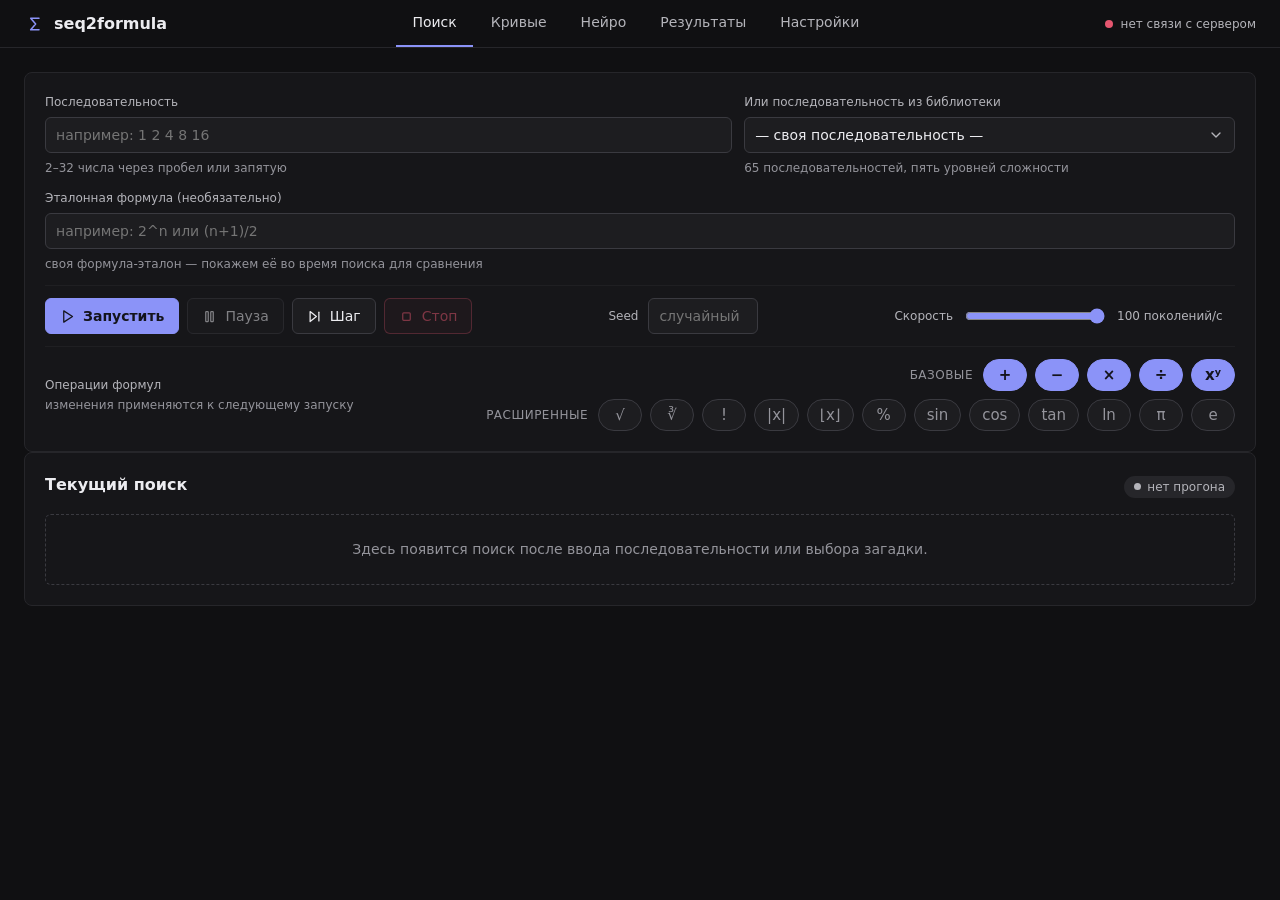
==== commit 7ce6c869: "feat(grammar): floor unary function Piecewise-linear building block for sequences and curves. Wired " ====
--- a/static/index.html
+++ b/static/index.html
@@ -126,6 +126,7 @@
               <button type="button" class="op-chip" data-op="cbrt" aria-pressed="false" title="кубический корень">∛</button>
               <button type="button" class="op-chip" data-op="fact" aria-pressed="false" title="факториал">!</button>
               <button type="button" class="op-chip" data-op="abs" aria-pressed="false" title="модуль числа">|x|</button>
+              <button type="button" class="op-chip" data-op="floor" aria-pressed="false" title="округление вниз">⌊x⌋</button>
               <button type="button" class="op-chip" data-op="mod" aria-pressed="false" title="остаток от деления (mod)">%</button>
               <button type="button" class="op-chip" data-op="sin" aria-pressed="false" title="синус">sin</button>
               <button type="button" class="op-chip" data-op="cos" aria-pressed="false" title="косинус">cos</button>
@@ -156,7 +157,9 @@
       <div class="live-grid" id="liveGrid" hidden>
         <div class="formula-hero">
           <div class="hero-main">
-            <div class="hero-label"><span class="hero-dot"></span><span id="heroLabel">Лучшая формула</span></div>
+            <div class="hero-label"><span class="hero-dot"></span><span id="heroLabel">Лучшая формула</span>
+              <button class="btn" id="evoBtn" hidden title="Показать, как менялась лучшая формула от поколения к поколению">Проиграть эволюцию</button>
+            </div>
             <div class="hero-formula" id="bestFormula" aria-live="polite"
                  role="button" tabindex="0"
                  title="Копировать формулу"></div>
@@ -238,12 +241,28 @@
           <span class="head-right"><span class="chip" id="curveChip">нет прогона</span></span>
         </div>
         <p class="field-hint">Зажмите мышь и ведите — штрих превратится в точки цели.
-          Каждый новый зажим начинает отдельный штрих (до 6), у каждого
+          Каждый новый зажим начинает отдельный штрих (до 12), у каждого
           штриха — своя пара формул x(t), y(t). Одиночный клик ставит
           точку. Серые точки — ваша цель, индиго-линии — лучшие кривые.</p>
         <div class="preset-row" id="presetRow" role="group" aria-label="Готовые фигуры">
           <span class="ops-label">Заготовки</span>
           <!-- preset buttons are built by JS from CURVE_PRESETS -->
+        </div>
+        <div class="preset-row" role="group" aria-label="Мои фигуры">
+          <span class="ops-label">Мои фигуры</span>
+          <select id="curveMySel" class="input puzzle-filter-select"
+                  title="Сохранённые рисунки (лежат на сервере, доступны в любом браузере)">
+            <option value="">— загрузить фигуру —</option>
+          </select>
+          <input type="text" id="curveSaveName" class="input seed-field"
+                 maxlength="60" placeholder="имя фигуры" autocomplete="off"
+                 title="Как назвать рисунок при сохранении"
+                 aria-label="Имя сохраняемой фигуры">
+          <button class="btn" id="curveSaveBtn" title="Сохранить текущий рисунок на сервер">Сохранить</button>
+          <button class="btn" id="curveDelBtn" disabled
+                  title="Удалить выбранный рисунок с сервера">Удалить</button>
+          <button class="btn" id="curveExportBtn" disabled
+                  title="Скачать все сохранённые рисунки одним JSON-файлом">Экспорт</button>
         </div>
         <div class="curve-canvas-wrap">
           <canvas id="curveCanvas" width="800" height="800"
@@ -260,6 +279,8 @@
               Стоп
             </button>
             <button class="btn" id="curveUndoBtn" disabled title="Убрать последний штрих">Отменить штрих</button>
+            <button class="btn" id="curvePlayBtn" disabled
+                    title="Проиграть найденную кривую: линии рисуются так, будто их ведёт перо">Проиграть</button>
             <button class="btn" id="curveEraseBtn" aria-pressed="false"
                     title="Ластик: зажмите и ведите по холсту — точки рисунка рядом с курсором стираются">Ластик</button>
             <button class="btn" id="curveClearBtn">Очистить</button>
@@ -304,6 +325,7 @@
                 <button type="button" class="op-chip" data-op="cbrt" aria-pressed="false" title="кубический корень">∛</button>
                 <button type="button" class="op-chip" data-op="fact" aria-pressed="false" title="факториал">!</button>
                 <button type="button" class="op-chip" data-op="abs" aria-pressed="false" title="модуль числа">|x|</button>
+                <button type="button" class="op-chip" data-op="floor" aria-pressed="false" title="округление вниз">⌊x⌋</button>
                 <button type="button" class="op-chip" data-op="mod" aria-pressed="false" title="остаток от деления (mod)">%</button>
                 <button type="button" class="op-chip" data-op="sin" aria-pressed="false" title="синус">sin</button>
                 <button type="button" class="op-chip" data-op="cos" aria-pressed="false" title="косинус">cos</button>
@@ -462,6 +484,7 @@
           <tbody id="curioRows"></tbody>
         </table>
         <table class="list-table" id="curveCurioTable" hidden>
+          <caption class="field-hint" id="curveCurioCaption"></caption>
           <thead><tr><th>Фигура</th><th>Кривые</th><th class="num">Ошибка</th><th class="num">Поколений</th></tr></thead>
           <tbody id="curveCurioRows"></tbody>
         </table>
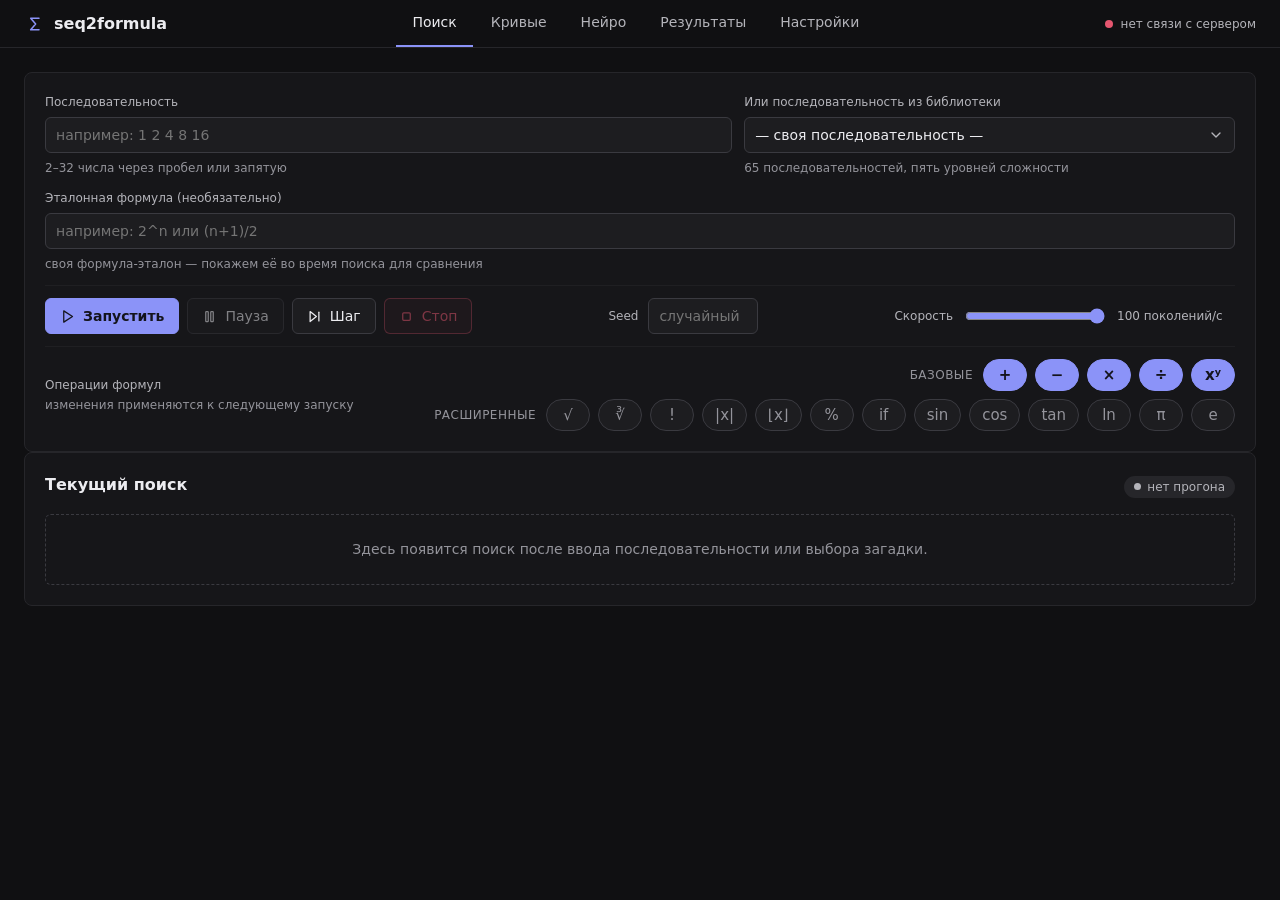
==== commit 6faf6a80: "feat(grammar): piecewise if-node with comparison operators Comparison ops (< >) evaluate to 1.0/0.0;" ====
--- a/static/index.html
+++ b/static/index.html
@@ -128,6 +128,7 @@
               <button type="button" class="op-chip" data-op="abs" aria-pressed="false" title="модуль числа">|x|</button>
               <button type="button" class="op-chip" data-op="floor" aria-pressed="false" title="округление вниз">⌊x⌋</button>
               <button type="button" class="op-chip" data-op="mod" aria-pressed="false" title="остаток от деления (mod)">%</button>
+              <button type="button" class="op-chip" data-op="if" aria-pressed="false" title="разветвление: если условие, то одно, иначе другое">if</button>
               <button type="button" class="op-chip" data-op="sin" aria-pressed="false" title="синус">sin</button>
               <button type="button" class="op-chip" data-op="cos" aria-pressed="false" title="косинус">cos</button>
               <button type="button" class="op-chip" data-op="tan" aria-pressed="false" title="тангенс">tan</button>
@@ -327,6 +328,7 @@
                 <button type="button" class="op-chip" data-op="abs" aria-pressed="false" title="модуль числа">|x|</button>
                 <button type="button" class="op-chip" data-op="floor" aria-pressed="false" title="округление вниз">⌊x⌋</button>
                 <button type="button" class="op-chip" data-op="mod" aria-pressed="false" title="остаток от деления (mod)">%</button>
+                <button type="button" class="op-chip" data-op="if" aria-pressed="false" title="разветвление: если условие, то одно, иначе другое">if</button>
                 <button type="button" class="op-chip" data-op="sin" aria-pressed="false" title="синус">sin</button>
                 <button type="button" class="op-chip" data-op="cos" aria-pressed="false" title="косинус">cos</button>
                 <button type="button" class="op-chip" data-op="tan" aria-pressed="false" title="тангенс">tan</button>
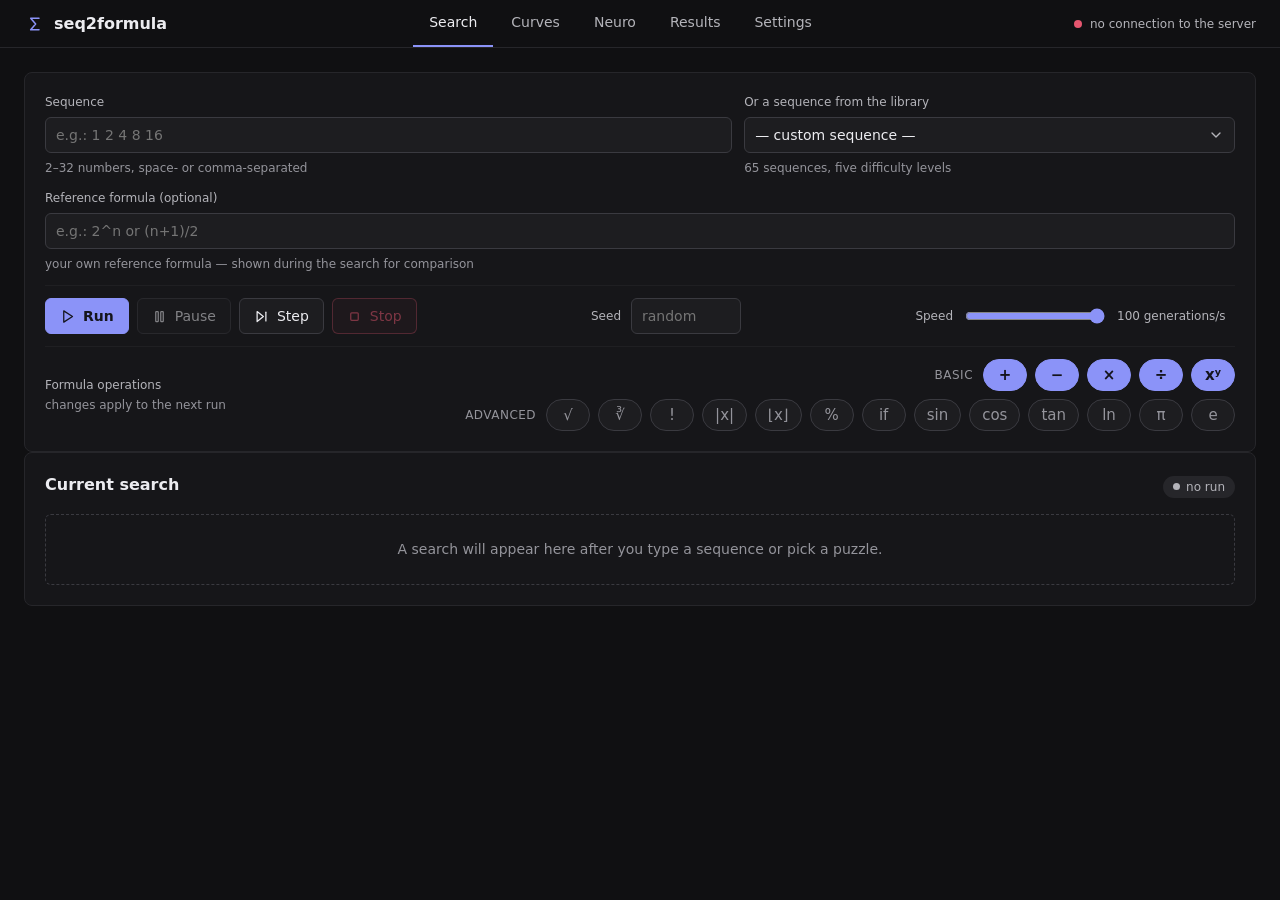
==== commit 995339c4: "feat(ui): bilingual dashboard - English canonical, Russian locale - markup and JS render strings rew" ====
--- a/static/index.html
+++ b/static/index.html
@@ -3,7 +3,7 @@
 <head>
 <meta charset="utf-8">
 <meta name="viewport" content="width=device-width, initial-scale=1">
-<title>seq2formula — поиск формулы</title>
+<title>seq2formula — formula search</title>
 <link rel="stylesheet" href="/static/vendor/katex/katex.min.css">
 <link rel="stylesheet" href="/static/vendor/uplot/uPlot.min.css">
 <link rel="stylesheet" href="/static/style.css">
@@ -17,199 +17,201 @@
     </svg>
     <span class="brand-name">seq2formula</span>
   </div>
-  <nav class="pagetabs" role="tablist" aria-label="Разделы">
-    <button class="ptab" id="ptabSearch" role="tab" aria-selected="true">Поиск</button>
-    <button class="ptab" id="ptabCurves" role="tab" aria-selected="false">Кривые</button>
-    <button class="ptab" id="ptabNeuro" role="tab" aria-selected="false"
-            onclick="location.href='/neuro'">Нейро</button>
+  <nav class="pagetabs" role="tablist" aria-label="Sections">
+    <button class="ptab" id="ptabSearch" role="tab" aria-selected="true">Search</button>
+    <button class="ptab" id="ptabCurves" role="tab" aria-selected="false">Curves</button>
+    <button class="ptab" id="ptabNeuro" aria-current="page"
+            title="Standalone neuro engine page"
+            onclick="location.href='/neuro'">Neuro</button>
     <button class="ptab" id="ptabResults" role="tab" aria-selected="false">
-      Результаты <span class="tab-dot" id="resultsDot" hidden></span>
+      Results <span class="tab-dot" id="resultsDot" hidden></span>
     </button>
-    <button class="ptab" id="ptabSettings" role="tab" aria-selected="false">Настройки</button>
+    <button class="ptab" id="ptabSettings" role="tab" aria-selected="false">Settings</button>
   </nav>
-  <div class="topbar-status" id="connStatus"><span class="dot" id="connDot"></span><span id="connText">подключение…</span></div>
+  <div class="topbar-status" id="connStatus"><span class="dot" id="connDot"></span><span id="connText">connecting…</span></div>
 </header>
 
 <main class="canvas">
-  <section id="paneSearch" aria-label="Поиск">
+  <section id="paneSearch" aria-label="Search">
     <!-- ===== Run control ===== -->
-    <section class="panel control-panel" aria-label="Управление поиском">
+    <section class="panel control-panel" aria-label="Search controls">
       <form id="runForm" class="run-form">
         <label class="field field-seq">
-          <span class="field-label">Последовательность</span>
+          <span class="field-label">Sequence</span>
           <input id="seqInput" class="input" type="text" inputmode="numeric"
-                 placeholder="например: 1 2 4 8 16" autocomplete="off"
+                 placeholder="e.g.: 1 2 4 8 16" autocomplete="off"
                  aria-describedby="seqHint">
-          <span class="field-hint" id="seqHint">2–32 числа через пробел или запятую</span>
+          <span class="field-hint" id="seqHint">2–32 numbers, space- or comma-separated</span>
         </label>
         <div class="field field-puzzle">
-          <span class="field-label">Или последовательность из библиотеки</span>
+          <span class="field-label">Or a sequence from the library</span>
           <!-- Hidden native select: keeps backward compatibility with the existing JS logic -->
           <select id="puzzleSelect" style="display: none;">
-            <option value="">— своя последовательность —</option>
+            <option value="">— custom sequence —</option>
           </select>
           <!-- Custom UI for the dropdown -->
           <button type="button" class="input modern-select-trigger" id="puzzleSelectTrigger" aria-haspopup="listbox" aria-expanded="false">
-            <span id="puzzleSelectLabel">— своя последовательность —</span>
+            <span id="puzzleSelectLabel">— custom sequence —</span>
             <svg class="modern-select-arrow" viewBox="0 0 24 24" fill="none" stroke="currentColor" stroke-width="2" stroke-linecap="round" stroke-linejoin="round"><path d="m6 9 6 6 6-6"/></svg>
           </button>
           <div class="modern-select-menu" id="puzzleSelectMenu" role="listbox" hidden>
             <div class="puzzle-search-wrap">
-              <input type="search" id="puzzleSearch" class="input puzzle-search" placeholder="Поиск последовательности...">
-            </div>
-          </div>
-          <span class="field-hint">65 последовательностей, пять уровней сложности</span>
+              <input type="search" id="puzzleSearch" class="input puzzle-search" placeholder="Search sequences…">
+            </div>
+          </div>
+          <span class="field-hint">65 sequences, five difficulty levels</span>
         </div>
         <label class="field field-ref">
-          <span class="field-label">Эталонная формула (необязательно)</span>
+          <span class="field-label">Reference formula (optional)</span>
           <input id="refInput" class="input" type="text"
-                 placeholder="например: 2^n или (n+1)/2" autocomplete="off"
+                 placeholder="e.g.: 2^n or (n+1)/2" autocomplete="off"
                  aria-describedby="refHint">
-          <span class="field-hint" id="refHint">своя формула-эталон — покажем её во время поиска для сравнения</span>
+          <span class="field-hint" id="refHint">your own reference formula — shown during the search for comparison</span>
         </label>
       </form>
       <div class="run-controls" id="runControls">
-        <div class="control-group" role="group" aria-label="Управление поиском">
+        <div class="control-group" role="group" aria-label="Search controls">
           <button type="submit" form="runForm" class="btn btn-primary" id="startBtn">
             <svg class="icon" viewBox="0 0 24 24" fill="none" stroke="currentColor" stroke-width="2" stroke-linecap="round" stroke-linejoin="round"><polygon points="6 3 20 12 6 21 6 3"/></svg>
-            Запустить
-          </button>
-          <button class="btn" id="pauseBtn" aria-label="Пауза" disabled>
+            Run
+          </button>
+          <button class="btn" id="pauseBtn" aria-label="Pause" disabled>
             <svg class="icon" viewBox="0 0 24 24" fill="none" stroke="currentColor" stroke-width="2" stroke-linecap="round" stroke-linejoin="round"><rect x="6" y="4" width="4" height="16" rx="1"/><rect x="14" y="4" width="4" height="16" rx="1"/></svg>
-            <span id="pauseLabel">Пауза</span>
-          </button>
-          <button class="btn" id="stepBtn" aria-label="Шаг" disabled>
+            <span id="pauseLabel">Pause</span>
+          </button>
+          <button class="btn" id="stepBtn" aria-label="Step" disabled>
             <svg class="icon" viewBox="0 0 24 24" fill="none" stroke="currentColor" stroke-width="2" stroke-linecap="round" stroke-linejoin="round"><polygon points="5 4 15 12 5 20 5 4"/><line x1="19" y1="5" x2="19" y2="19"/></svg>
-            Шаг
-          </button>
-          <button class="btn btn-danger" id="stopBtn" aria-label="Остановить" disabled>
+            Step
+          </button>
+          <button class="btn btn-danger" id="stopBtn" aria-label="Stop" disabled>
             <svg class="icon" viewBox="0 0 24 24" fill="none" stroke="currentColor" stroke-width="2" stroke-linecap="round" stroke-linejoin="round"><rect x="6" y="6" width="12" height="12" rx="1.5"/></svg>
-            Стоп
-          </button>
-          <button class="btn btn-positive" id="continueBtn" aria-label="Искать ещё" hidden
-                  title="Прогон завершён, но можно продолжить: вдруг найдётся другой или ещё более короткий ответ">
-            Искать ещё
+            Stop
+          </button>
+          <button class="btn btn-positive" id="continueBtn" aria-label="Keep searching" hidden
+                  title="The run finished, but you can continue: maybe another, or an even shorter, formula will turn up">
+            Keep searching
           </button>
         </div>
         <label class="seed field-inline">
           <span class="field-label">Seed</span>
           <input type="text" id="seedInput" class="input seed-field"
                  inputmode="numeric" pattern="[0-9]*" maxlength="10"
-                 placeholder="случайный" autocomplete="off"
-                 title="Пусто — новый случайный сид на каждый прогон; число — воспроизводимый прогон с тем же результатом">
+                 placeholder="random" autocomplete="off"
+                 title="Empty — a new random seed for every run; a number — a reproducible run with the same result">
         </label>
         <label class="speed field-inline">
-          <span class="field-label">Скорость</span>
+          <span class="field-label">Speed</span>
           <input type="range" id="speedRange" min="1" max="100" step="1" value="100">
-          <span class="num" id="speedValue">100 поколений/с</span>
+          <span class="num" id="speedValue">100 generations/s</span>
         </label>
       </div>
-      <div class="ops-row" id="opsRow" role="group" aria-label="Операции, доступные эволюции">
-        <span class="ops-label">Операции формул
-          <span class="ops-hint">изменения применяются к следующему запуску</span>
+      <div class="ops-row" id="opsRow" role="group" aria-label="Operations available to evolution">
+        <span class="ops-label">Formula operations
+          <span class="ops-hint">changes apply to the next run</span>
         </span>
         <div class="ops-groups">
           <div class="ops-group">
-            <span class="ops-group-name clickable-group" id="groupBasic" role="button" tabindex="0" title="Включить/выключить все базовые">Базовые</span>
+            <span class="ops-group-name clickable-group" id="groupBasic" role="button" tabindex="0" title="Toggle all basic">Basic</span>
             <div class="op-chips">
-              <button type="button" class="op-chip" data-op="+" aria-pressed="true" title="сложение">+</button>
-              <button type="button" class="op-chip" data-op="-" aria-pressed="true" title="вычитание">−</button>
-              <button type="button" class="op-chip" data-op="*" aria-pressed="true" title="умножение">×</button>
-              <button type="button" class="op-chip" data-op="/" aria-pressed="true" title="деление">÷</button>
-              <button type="button" class="op-chip" data-op="^" aria-pressed="true" title="возведение в степень">xʸ</button>
+              <button type="button" class="op-chip" data-op="+" aria-pressed="true" title="addition">+</button>
+              <button type="button" class="op-chip" data-op="-" aria-pressed="true" title="subtraction">−</button>
+              <button type="button" class="op-chip" data-op="*" aria-pressed="true" title="multiplication">×</button>
+              <button type="button" class="op-chip" data-op="/" aria-pressed="true" title="division">÷</button>
+              <button type="button" class="op-chip" data-op="^" aria-pressed="true" title="exponentiation">xʸ</button>
             </div>
           </div>
           <div class="ops-group">
-            <span class="ops-group-name clickable-group" id="groupAdvanced" role="button" tabindex="0" title="Включить/выключить все расширенные">Расширенные</span>
+            <span class="ops-group-name clickable-group" id="groupAdvanced" role="button" tabindex="0" title="Toggle all advanced">Advanced</span>
             <div class="op-chips">
-              <button type="button" class="op-chip" data-op="sqrt" aria-pressed="false" title="квадратный корень">√</button>
-              <button type="button" class="op-chip" data-op="cbrt" aria-pressed="false" title="кубический корень">∛</button>
-              <button type="button" class="op-chip" data-op="fact" aria-pressed="false" title="факториал">!</button>
-              <button type="button" class="op-chip" data-op="abs" aria-pressed="false" title="модуль числа">|x|</button>
-              <button type="button" class="op-chip" data-op="floor" aria-pressed="false" title="округление вниз">⌊x⌋</button>
-              <button type="button" class="op-chip" data-op="mod" aria-pressed="false" title="остаток от деления (mod)">%</button>
-              <button type="button" class="op-chip" data-op="if" aria-pressed="false" title="разветвление: если условие, то одно, иначе другое">if</button>
-              <button type="button" class="op-chip" data-op="sin" aria-pressed="false" title="синус">sin</button>
-              <button type="button" class="op-chip" data-op="cos" aria-pressed="false" title="косинус">cos</button>
-              <button type="button" class="op-chip" data-op="tan" aria-pressed="false" title="тангенс">tan</button>
-              <button type="button" class="op-chip" data-op="ln" aria-pressed="false" title="натуральный логарифм">ln</button>
-              <button type="button" class="op-chip" data-op="pi" aria-pressed="false" title="число π">π</button>
-              <button type="button" class="op-chip" data-op="e" aria-pressed="false" title="число e">e</button>
-            </div>
-          </div>
-          <span class="field-hint" id="opsWarn" hidden>нужна хотя бы одна операция</span>
+              <button type="button" class="op-chip" data-op="sqrt" aria-pressed="false" title="square root">√</button>
+              <button type="button" class="op-chip" data-op="cbrt" aria-pressed="false" title="cube root">∛</button>
+              <button type="button" class="op-chip" data-op="fact" aria-pressed="false" title="factorial">!</button>
+              <button type="button" class="op-chip" data-op="abs" aria-pressed="false" title="absolute value">|x|</button>
+              <button type="button" class="op-chip" data-op="floor" aria-pressed="false" title="floor">⌊x⌋</button>
+              <button type="button" class="op-chip" data-op="mod" aria-pressed="false" title="remainder (mod)">%</button>
+              <button type="button" class="op-chip" data-op="if" aria-pressed="false" title="branch: if the condition holds, one value, otherwise the other">if</button>
+              <button type="button" class="op-chip" data-op="sin" aria-pressed="false" title="sine">sin</button>
+              <button type="button" class="op-chip" data-op="cos" aria-pressed="false" title="cosine">cos</button>
+              <button type="button" class="op-chip" data-op="tan" aria-pressed="false" title="tangent">tan</button>
+              <button type="button" class="op-chip" data-op="ln" aria-pressed="false" title="natural logarithm">ln</button>
+              <button type="button" class="op-chip" data-op="pi" aria-pressed="false" title="pi">π</button>
+              <button type="button" class="op-chip" data-op="e" aria-pressed="false" title="e">e</button>
+            </div>
+          </div>
+          <span class="field-hint" id="opsWarn" hidden>at least one operation is required</span>
           <span class="field-hint ops-req" id="opsReq" hidden></span>
         </div>
       </div>
     </section>
 
     <!-- ===== Live search ===== -->
-    <section class="panel live-panel" aria-label="Текущий поиск">
+    <section class="panel live-panel" aria-label="Current search">
       <div class="panel-head">
-        <h2 class="panel-title">Текущий поиск</h2>
+        <h2 class="panel-title">Current search</h2>
         <span class="head-right">
-          <span class="chip" id="liveChip">нет прогона</span>
+          <span class="chip" id="liveChip">no run</span>
         </span>
       </div>
+      <div class="error-note" id="errorNote" hidden></div>
       <div class="solved-note" id="solvedNote"></div>
       <div class="live-empty" id="liveEmpty">
-        Здесь появится поиск после ввода последовательности или выбора загадки.
+        A search will appear here after you type a sequence or pick a puzzle.
       </div>
       <div class="live-grid" id="liveGrid" hidden>
         <div class="formula-hero">
           <div class="hero-main">
-            <div class="hero-label"><span class="hero-dot"></span><span id="heroLabel">Лучшая формула</span>
-              <button class="btn" id="evoBtn" hidden title="Показать, как менялась лучшая формула от поколения к поколению">Проиграть эволюцию</button>
+            <div class="hero-label"><span class="hero-dot"></span><span id="heroLabel">Best formula</span>
+              <button class="btn" id="evoBtn" hidden title="Show how the best formula changed from generation to generation">Replay evolution</button>
             </div>
             <div class="hero-formula" id="bestFormula" aria-live="polite"
                  role="button" tabindex="0"
-                 title="Копировать формулу"></div>
+                 title="Copy formula"></div>
             <div class="hero-sub num" id="bestSub"></div>
-            <span class="copy-badge" id="copyBadge" hidden>скопировано</span>
+            <span class="copy-badge" id="copyBadge" hidden>copied</span>
           </div>
           <div class="hero-chart" id="heroChart"
-               title="Формула (линия) против последовательности (точки)"></div>
+               title="Formula (line) vs the sequence (dots)"></div>
         </div>
         <div class="kpi-strip" id="kpiStrip">
-          <div class="kpi" data-tip="Номер шага эволюции: каждое поколение отбирает лучшие формулы и выводит из них следующее поколение">
-            <span class="kpi-label">Поколение</span><span class="kpi-value num" id="kpiGen">—</span></div>
-          <div class="kpi" data-tip="Насколько лучшая формула промахивается в среднем по всем членам; 0% — точное совпадение по значениям">
-            <span class="kpi-label">Ошибка (лучшая)</span><span class="kpi-value num" id="kpiError">—</span></div>
-          <div class="kpi" data-tip="Размер формулы: число элементов в ней (числа, операторы, переменные). Чем меньше, тем проще формула. По нему выбирают чемпиона зала славы.">
-            <span class="kpi-label">Размер формулы</span><span class="kpi-value num" id="kpiSize">—</span></div>
-          <div class="kpi" data-tip="Доля уникальных формул (и их абсолютное число); 100% — все разные, 0% — выродились в копии">
-            <span class="kpi-label">Разнообразие</span><span class="kpi-value num kpi-teal" id="kpiDiversity">—</span></div>
-          <div class="kpi" data-tip="Сколько формул эволюция успела проверить с начала прогона">
-            <span class="kpi-label">Проверено формул</span><span class="kpi-value num" id="kpiEvaluated">—</span></div>
-          <div class="kpi" data-tip="Фактическая скорость поиска и длительность текущего прогона">
-            <span class="kpi-label">Скорость / время</span><span class="kpi-value num kpi-small" id="kpiSpeedTime">—</span></div>
+          <div class="kpi" data-tip="The evolution's step counter: every generation selects the best formulas and breeds the next generation from them">
+            <span class="kpi-label">Generation</span><span class="kpi-value num" id="kpiGen">—</span></div>
+          <div class="kpi" data-tip="How far the best formula misses on average across all members; 0% — an exact match by values">
+            <span class="kpi-label">Error (best)</span><span class="kpi-value num" id="kpiError">—</span></div>
+          <div class="kpi" data-tip="Formula size: the number of elements in it (numbers, operators, variables). The smaller, the simpler the formula. It picks the hall-of-fame champion.">
+            <span class="kpi-label">Formula size</span><span class="kpi-value num" id="kpiSize">—</span></div>
+          <div class="kpi" data-tip="The share of unique formulas (and their absolute count); 100% — all different, 0% — degenerated into copies">
+            <span class="kpi-label">Diversity</span><span class="kpi-value num kpi-teal" id="kpiDiversity">—</span></div>
+          <div class="kpi" data-tip="How many formulas evolution has checked since the run started">
+            <span class="kpi-label">Formulas checked</span><span class="kpi-value num" id="kpiEvaluated">—</span></div>
+          <div class="kpi" data-tip="The actual search speed and the current run's duration">
+            <span class="kpi-label">Speed / time</span><span class="kpi-value num kpi-small" id="kpiSpeedTime">—</span></div>
         </div>
         <div class="chart-card">
-          <div class="chart-head"><h3 class="chart-title">Fitness по поколениям</h3></div>
+          <div class="chart-head"><h3 class="chart-title">Fitness by generation</h3></div>
           <div class="chart" id="chartFitness"></div>
         </div>
         <div class="chart-card">
-          <div class="chart-head"><h3 class="chart-title">Ошибка по поколениям</h3></div>
+          <div class="chart-head"><h3 class="chart-title">Error by generation</h3></div>
           <div class="chart" id="chartError"></div>
         </div>
         <div class="chart-card">
-          <div class="chart-head"><h3 class="chart-title">Разнообразие популяции</h3></div>
+          <div class="chart-head"><h3 class="chart-title">Population diversity</h3></div>
           <div class="chart" id="chartDiversity"></div>
         </div>
         <div class="chart-card">
           <div class="chart-head">
-            <h3 class="chart-title">Размеры деревьев</h3>
-            <p class="chart-note">Распределение формул по размеру: по горизонтали — число узлов,
-            по вертикали — сколько таких формул в популяции</p>
+            <h3 class="chart-title">Tree sizes</h3>
+            <p class="chart-note">Formula size distribution: horizontally — node count,
+            vertically — how many such formulas are in the population</p>
           </div>
           <div class="chart" id="chartSizes"></div>
         </div>
         <div class="terms-card">
           <div class="chart-head">
-            <h3 class="chart-title">Проверка формулы по числам</h3>
-            <p class="chart-note">Формула по очереди подставляется в 1-е, 2-е, 3-е… число
-            последовательности. «Получается» — что формула выдаёт, «должно быть» — что нужно,
-            «расхождение» — промах (зелёное — совпало)</p>
+            <h3 class="chart-title">Formula check by numbers</h3>
+            <p class="chart-note">The formula is substituted into the 1st, 2nd, 3rd… number of
+            the sequence in turn. «Got» — what the formula yields, «expected» — what is needed,
+            «diff» — the miss (green — a hit)</p>
           </div>
           <div class="terms-wrap">
             <table class="terms-table" id="termsTable">
@@ -224,9 +226,9 @@
           <div class="terms-empty" id="termsEmpty" hidden>—</div>
         </div>
         <div class="race-card">
-          <div class="chart-head"><h3 class="chart-title">Топ формул поколения</h3></div>
+          <div class="chart-head"><h3 class="chart-title">Generation's top formulas</h3></div>
           <ol class="race-list" id="raceList"></ol>
-          <div class="chart-head race-log-head"><h3 class="chart-title">Хроника поиска</h3></div>
+          <div class="chart-head race-log-head"><h3 class="chart-title">Search log</h3></div>
           <ul class="race-log" id="raceLog"></ul>
         </div>
       </div>
@@ -234,173 +236,176 @@
   </section>
 
   <!-- ===== Curves: draw a shape, evolve x(t)/y(t) to fit it ===== -->
-  <section id="paneCurves" hidden aria-label="Кривые">
+  <section id="paneCurves" hidden aria-label="Curves">
     <div class="curves-grid">
-      <section class="panel curve-draw-panel" aria-label="Рисование цели">
+      <section class="panel curve-draw-panel" aria-label="Drawing the target">
         <div class="panel-head">
-          <h2 class="panel-title">Рисунок</h2>
-          <span class="head-right"><span class="chip" id="curveChip">нет прогона</span></span>
-        </div>
-        <p class="field-hint">Зажмите мышь и ведите — штрих превратится в точки цели.
-          Каждый новый зажим начинает отдельный штрих (до 12), у каждого
-          штриха — своя пара формул x(t), y(t). Одиночный клик ставит
-          точку. Серые точки — ваша цель, индиго-линии — лучшие кривые.</p>
-        <div class="preset-row" id="presetRow" role="group" aria-label="Готовые фигуры">
-          <span class="ops-label">Заготовки</span>
+          <h2 class="panel-title">Drawing</h2>
+          <span class="head-right"><span class="chip" id="curveChip">no run</span></span>
+        </div>
+        <p class="field-hint">Press and drag — the stroke becomes the target's points.
+          Every new press starts a separate stroke (up to 12), each with
+          its own pair of formulas x(t), y(t). A single click places a
+          point. Grey dots — your target, indigo lines — the best curves.</p>
+        <div class="preset-row" id="presetRow" role="group" aria-label="Ready-made shapes">
+          <span class="ops-label">Presets</span>
           <!-- preset buttons are built by JS from CURVE_PRESETS -->
         </div>
-        <div class="preset-row" role="group" aria-label="Мои фигуры">
-          <span class="ops-label">Мои фигуры</span>
+        <div class="preset-row" role="group" aria-label="My shapes">
+          <span class="ops-label">My shapes</span>
           <select id="curveMySel" class="input puzzle-filter-select"
-                  title="Сохранённые рисунки (лежат на сервере, доступны в любом браузере)">
-            <option value="">— загрузить фигуру —</option>
+                  title="Saved drawings (stored on the server, available in any browser)">
+            <option value="">— load a shape —</option>
           </select>
           <input type="text" id="curveSaveName" class="input seed-field"
-                 maxlength="60" placeholder="имя фигуры" autocomplete="off"
-                 title="Как назвать рисунок при сохранении"
-                 aria-label="Имя сохраняемой фигуры">
-          <button class="btn" id="curveSaveBtn" title="Сохранить текущий рисунок на сервер">Сохранить</button>
+                 maxlength="60" placeholder="shape name" autocomplete="off"
+                 title="What to call the drawing when saving"
+                 aria-label="Name of the shape being saved">
+          <button class="btn" id="curveSaveBtn" title="Save the current drawing to the server">Save</button>
           <button class="btn" id="curveDelBtn" disabled
-                  title="Удалить выбранный рисунок с сервера">Удалить</button>
+                  title="Delete the selected drawing from the server">Delete</button>
           <button class="btn" id="curveExportBtn" disabled
-                  title="Скачать все сохранённые рисунки одним JSON-файлом">Экспорт</button>
+                  title="Download all saved drawings as one JSON file">Export</button>
         </div>
         <div class="curve-canvas-wrap">
           <canvas id="curveCanvas" width="800" height="800"
-                  aria-label="Поле для рисования кривой"></canvas>
+                  aria-label="Curve drawing canvas"></canvas>
         </div>
         <div class="run-controls" id="curveControls">
-          <div class="control-group" role="group" aria-label="Управление поиском кривой">
+          <div class="control-group" role="group" aria-label="Curve search controls">
             <button class="btn btn-primary" id="curveStartBtn">
               <svg class="icon" viewBox="0 0 24 24" fill="none" stroke="currentColor" stroke-width="2" stroke-linecap="round" stroke-linejoin="round"><polygon points="6 3 20 12 6 21 6 3"/></svg>
-              Запустить
+              Run
             </button>
             <button class="btn btn-danger" id="curveStopBtn" disabled>
               <svg class="icon" viewBox="0 0 24 24" fill="none" stroke="currentColor" stroke-width="2" stroke-linecap="round" stroke-linejoin="round"><rect x="6" y="6" width="12" height="12" rx="1.5"/></svg>
-              Стоп
+              Stop
             </button>
-            <button class="btn" id="curveUndoBtn" disabled title="Убрать последний штрих">Отменить штрих</button>
+          </div>
+          <div class="control-group" role="group" aria-label="Drawing tools">
+            <button class="btn" id="curveUndoBtn" disabled title="Undo the last stroke">Undo stroke</button>
             <button class="btn" id="curvePlayBtn" disabled
-                    title="Проиграть найденную кривую: линии рисуются так, будто их ведёт перо">Проиграть</button>
+                    title="Play the found curve: the lines are drawn as if guided by a pen">Play</button>
             <button class="btn" id="curveEraseBtn" aria-pressed="false"
-                    title="Ластик: зажмите и ведите по холсту — точки рисунка рядом с курсором стираются">Ластик</button>
-            <button class="btn" id="curveClearBtn">Очистить</button>
+                    title="Eraser: press and drag across the canvas — drawing points near the cursor are erased">Eraser</button>
+            <button class="btn" id="curveClearBtn">Clear</button>
             <button class="btn" id="curveSmoothBtn" aria-pressed="false"
-                    title="Смягчать углы штрихов при рисовании (только в свободном режиме)">Сгладить</button>
+                    title="Soften stroke corners while drawing (free-draw mode only)">Smooth</button>
             <select id="curveGridSel" class="input puzzle-filter-select"
-                    title="Привязка рисования к узлам сетки: линию проще провести ровно"
-                    aria-label="Размер сетки для привязки рисования">
-              <option value="0">свободное рисование</option>
-              <option value="8">сетка 8×8</option>
-              <option value="12">сетка 12×12</option>
-              <option value="16">сетка 16×16</option>
-              <option value="24">сетка 24×24</option>
-              <option value="32">сетка 32×32</option>
+                    title="Snap drawing to grid nodes: easier to draw a straight line"
+                    aria-label="Grid size for drawing snap">
+              <option value="0">free drawing</option>
+              <option value="8">8×8 grid</option>
+              <option value="12">12×12 grid</option>
+              <option value="16">16×16 grid</option>
+              <option value="24">24×24 grid</option>
+              <option value="32">32×32 grid</option>
             </select>
           </div>
           <label class="seed field-inline">
             <span class="field-label">Seed</span>
             <input type="text" id="curveSeedInput" class="input seed-field"
-                   inputmode="numeric" maxlength="10" placeholder="случайный"
+                   inputmode="numeric" maxlength="10" placeholder="random"
                    autocomplete="off"
-                   title="Пусто — новый случайный сид; число — воспроизводимый прогон">
-          </label>
-        </div>
-        <div class="ops-row ops-row-compact" role="group" aria-label="Операции для кривых">
-          <span class="ops-label">Операции формул</span>
+                   title="Empty — a new random seed; a number — a reproducible run">
+          </label>
+        </div>
+        <div class="ops-row ops-row-compact" role="group" aria-label="Operations for curves">
+          <span class="ops-label">Formula operations</span>
           <div class="ops-groups">
             <div class="ops-group">
-              <span class="ops-group-name clickable-group" role="button" tabindex="0" title="Включить/выключить все базовые">Базовые</span>
+              <span class="ops-group-name clickable-group" role="button" tabindex="0" title="Toggle all basic">Basic</span>
               <div class="op-chips">
-                <button type="button" class="op-chip" data-op="+" aria-pressed="true" title="сложение">+</button>
-                <button type="button" class="op-chip" data-op="-" aria-pressed="true" title="вычитание">−</button>
-                <button type="button" class="op-chip" data-op="*" aria-pressed="true" title="умножение">×</button>
-                <button type="button" class="op-chip" data-op="/" aria-pressed="true" title="деление">÷</button>
-                <button type="button" class="op-chip" data-op="^" aria-pressed="true" title="возведение в степень">xʸ</button>
+                <button type="button" class="op-chip" data-op="+" aria-pressed="true" title="addition">+</button>
+                <button type="button" class="op-chip" data-op="-" aria-pressed="true" title="subtraction">−</button>
+                <button type="button" class="op-chip" data-op="*" aria-pressed="true" title="multiplication">×</button>
+                <button type="button" class="op-chip" data-op="/" aria-pressed="true" title="division">÷</button>
+                <button type="button" class="op-chip" data-op="^" aria-pressed="true" title="exponentiation">xʸ</button>
               </div>
             </div>
             <div class="ops-group">
-              <span class="ops-group-name clickable-group" role="button" tabindex="0" title="Включить/выключить все расширенные">Расширенные</span>
+              <span class="ops-group-name clickable-group" role="button" tabindex="0" title="Toggle all advanced">Advanced</span>
               <div class="op-chips">
-                <button type="button" class="op-chip" data-op="sqrt" aria-pressed="false" title="квадратный корень">√</button>
-                <button type="button" class="op-chip" data-op="cbrt" aria-pressed="false" title="кубический корень">∛</button>
-                <button type="button" class="op-chip" data-op="fact" aria-pressed="false" title="факториал">!</button>
-                <button type="button" class="op-chip" data-op="abs" aria-pressed="false" title="модуль числа">|x|</button>
-                <button type="button" class="op-chip" data-op="floor" aria-pressed="false" title="округление вниз">⌊x⌋</button>
-                <button type="button" class="op-chip" data-op="mod" aria-pressed="false" title="остаток от деления (mod)">%</button>
-                <button type="button" class="op-chip" data-op="if" aria-pressed="false" title="разветвление: если условие, то одно, иначе другое">if</button>
-                <button type="button" class="op-chip" data-op="sin" aria-pressed="false" title="синус">sin</button>
-                <button type="button" class="op-chip" data-op="cos" aria-pressed="false" title="косинус">cos</button>
-                <button type="button" class="op-chip" data-op="tan" aria-pressed="false" title="тангенс">tan</button>
-                <button type="button" class="op-chip" data-op="ln" aria-pressed="false" title="натуральный логарифм">ln</button>
-                <button type="button" class="op-chip" data-op="pi" aria-pressed="false" title="число π">π</button>
-                <button type="button" class="op-chip" data-op="e" aria-pressed="false" title="число e">e</button>
+                <button type="button" class="op-chip" data-op="sqrt" aria-pressed="false" title="square root">√</button>
+                <button type="button" class="op-chip" data-op="cbrt" aria-pressed="false" title="cube root">∛</button>
+                <button type="button" class="op-chip" data-op="fact" aria-pressed="false" title="factorial">!</button>
+                <button type="button" class="op-chip" data-op="abs" aria-pressed="false" title="absolute value">|x|</button>
+                <button type="button" class="op-chip" data-op="floor" aria-pressed="false" title="floor">⌊x⌋</button>
+                <button type="button" class="op-chip" data-op="mod" aria-pressed="false" title="remainder (mod)">%</button>
+                <button type="button" class="op-chip" data-op="if" aria-pressed="false" title="branch: if the condition holds, one value, otherwise the other">if</button>
+                <button type="button" class="op-chip" data-op="sin" aria-pressed="false" title="sine">sin</button>
+                <button type="button" class="op-chip" data-op="cos" aria-pressed="false" title="cosine">cos</button>
+                <button type="button" class="op-chip" data-op="tan" aria-pressed="false" title="tangent">tan</button>
+                <button type="button" class="op-chip" data-op="ln" aria-pressed="false" title="natural logarithm">ln</button>
+                <button type="button" class="op-chip" data-op="pi" aria-pressed="false" title="pi">π</button>
+                <button type="button" class="op-chip" data-op="e" aria-pressed="false" title="e">e</button>
               </div>
             </div>
           </div>
         </div>
+        <div class="error-note" id="curveErrorNote" hidden></div>
         <div class="solved-note" id="curveNote"></div>
       </section>
 
-      <section class="panel curve-live-panel" aria-label="Текущий поиск кривой">
+      <section class="panel curve-live-panel" aria-label="Current curve search">
         <div class="panel-head">
-          <h2 class="panel-title">Текущий поиск</h2>
+          <h2 class="panel-title">Current search</h2>
         </div>
         <div class="live-empty" id="curveEmpty">
-          Нарисуйте фигуру слева и запустите поиск: эволюция подберёт пару
-          формул x(t) и y(t), кривая которых повторяет рисунок.
+          Draw a shape on the left and start the search: evolution will fit a pair
+          of formulas x(t) and y(t) whose curve repeats the drawing.
         </div>
         <div id="curveLive" hidden class="live-grid">
           <div class="formula-hero curve-hero">
             <div class="hero-main">
-              <div class="hero-label"><span class="hero-dot"></span><span>Лучшие формулы</span></div>
+              <div class="hero-label"><span class="hero-dot"></span><span>Best formulas</span></div>
               <div id="curveFormulas" aria-live="polite"></div>
               <div class="hero-sub num" id="curveSub"></div>
             </div>
           </div>
           <div class="kpi-strip">
-            <div class="kpi" data-tip="Номер шага эволюции: каждое поколение отбирает лучшие пары формул и выводит из них следующее поколение">
-              <span class="kpi-label">Поколение</span><span class="kpi-value num" id="curveGen">—</span></div>
-            <div class="kpi" data-tip="Средний промах кривой мимо точек рисунка (в обе стороны), доля от размера поля; 2% — считается решённым">
-              <span class="kpi-label">Ошибка (лучшая)</span><span class="kpi-value num" id="curveError">—</span></div>
-            <div class="kpi" data-tip="Суммарный размер двух формул x(t) и y(t); чем меньше, тем проще пара">
-              <span class="kpi-label">Размер пары</span><span class="kpi-value num" id="curveSize">—</span></div>
-            <div class="kpi" data-tip="Доля уникальных кривых в популяции; 100% — все разные, 0% — выродились в копии">
-              <span class="kpi-label">Разнообразие</span><span class="kpi-value num kpi-teal" id="curveDiversity">—</span></div>
-            <div class="kpi" data-tip="Фактическая скорость поиска и длительность текущего прогона">
-              <span class="kpi-label">Скорость / время</span><span class="kpi-value num kpi-small" id="curveSpeedTime">—</span></div>
+            <div class="kpi" data-tip="The evolution's step counter: every generation selects the best formula pairs and breeds the next generation from them">
+              <span class="kpi-label">Generation</span><span class="kpi-value num" id="curveGen">—</span></div>
+            <div class="kpi" data-tip="The curve's average miss past the drawing's points (both ways), a share of the field size; 2% counts as solved">
+              <span class="kpi-label">Error (best)</span><span class="kpi-value num" id="curveError">—</span></div>
+            <div class="kpi" data-tip="The total size of the two formulas x(t) and y(t); the smaller, the simpler the pair">
+              <span class="kpi-label">Pair size</span><span class="kpi-value num" id="curveSize">—</span></div>
+            <div class="kpi" data-tip="The share of unique curves in the population; 100% — all different, 0% — degenerated into copies">
+              <span class="kpi-label">Diversity</span><span class="kpi-value num kpi-teal" id="curveDiversity">—</span></div>
+            <div class="kpi" data-tip="The actual search speed and the current run's duration">
+              <span class="kpi-label">Speed / time</span><span class="kpi-value num kpi-small" id="curveSpeedTime">—</span></div>
           </div>
           <div class="chart-card">
-            <div class="chart-head"><h3 class="chart-title">Fitness по поколениям</h3></div>
+            <div class="chart-head"><h3 class="chart-title">Fitness by generation</h3></div>
             <div class="chart" id="chartCurveFitness"></div>
           </div>
           <div class="chart-card">
-            <div class="chart-head"><h3 class="chart-title">Ошибка по поколениям</h3></div>
+            <div class="chart-head"><h3 class="chart-title">Error by generation</h3></div>
             <div class="chart" id="chartCurveError"></div>
           </div>
           <div class="chart-card">
-            <div class="chart-head"><h3 class="chart-title">Разнообразие популяции</h3></div>
+            <div class="chart-head"><h3 class="chart-title">Population diversity</h3></div>
             <div class="chart" id="chartCurveDiversity"></div>
           </div>
           <div class="chart-card">
             <div class="chart-head">
-              <h3 class="chart-title">Размеры пар</h3>
-              <p class="chart-note">Распределение пар формул по суммарному размеру x(t)+y(t):
-              по горизонтали — размер, по вертикали — сколько таких пар в популяции</p>
+              <h3 class="chart-title">Pair sizes</h3>
+              <p class="chart-note">Formula-pair distribution by the total size x(t)+y(t):
+              horizontally — size, vertically — how many such pairs are in the population</p>
             </div>
             <div class="chart" id="chartCurveSizes"></div>
           </div>
           <div class="race-card">
-            <div class="chart-head"><h3 class="chart-title">Топ пар поколения</h3></div>
+            <div class="chart-head"><h3 class="chart-title">Generation's top pairs</h3></div>
             <ol class="race-list" id="curveRaceList"></ol>
-            <div class="chart-head race-log-head"><h3 class="chart-title">Хроника поиска</h3></div>
+            <div class="chart-head race-log-head"><h3 class="chart-title">Search log</h3></div>
             <ul class="race-log" id="curveRaceLog"></ul>
           </div>
           <div class="terms-card">
             <div class="chart-head">
-              <h3 class="chart-title">Проверка кривой по t</h3>
-              <p class="chart-note">Кривая по очереди вычисляется в шести точках параметра t.
-              «Промах» — расстояние от точки кривой до ближайшей точки рисунка (доля от размера поля)</p>
+              <h3 class="chart-title">Curve check by t</h3>
+              <p class="chart-note">The curve is evaluated at six points of the parameter t in turn.
+              «Miss» — the distance from a curve point to the nearest drawing point (a share of the field size)</p>
             </div>
             <div class="terms-wrap">
               <table class="terms-table" id="curveTermsTable">
@@ -417,177 +422,198 @@
       </section>
     </div>
 
-    <section class="panel curve-history-panel" aria-label="Галерея кривых">
+    <section class="panel curve-history-panel" aria-label="Curve gallery">
       <div class="panel-head">
-        <h2 class="panel-title">Галерея кривых</h2>
-        <span class="panel-meta">завершённые прогоны; клик по строке — вернуть рисунок на холст</span>
-      </div>
-      <table class="list-table" id="curveTable">
-        <thead><tr><th>Дата</th><th>Формулы</th><th class="num">Ошибка</th><th class="num">Поколений</th><th class="num">Время</th></tr></thead>
+        <h2 class="panel-title">Curve gallery</h2>
+        <span class="panel-meta">finished runs; click a row to put its drawing back on the canvas</span>
+      </div>
+      <div class="table-scroll">
+        <table class="list-table" id="curveTable">
+        <thead><tr><th>Date</th><th>Formulas</th><th class="num">Error</th><th class="num">Generations</th><th class="num">Time</th></tr></thead>
         <tbody id="curveRows"></tbody>
       </table>
+      </div>
     </section>
   </section>
 
   <!-- ===== Results: history / hall / curiosities ===== -->
-  <section id="paneResults" hidden aria-label="Результаты">
-    <section class="panel results-panel" aria-label="Результаты">
+  <section id="paneResults" hidden aria-label="Results">
+    <section class="panel results-panel" aria-label="Results">
       <div class="panel-head">
-        <h2 class="panel-title">Результаты</h2>
+        <h2 class="panel-title">Results</h2>
         <span class="panel-meta" id="resultsMeta"></span>
       </div>
-      <div class="stats-card" id="statsCard" aria-label="Сводка по библиотеке">
+      <div class="stats-card" id="statsCard" aria-label="Library summary">
         <div class="stats-top">
           <span class="stats-headline" id="statsHeadline">—</span>
         </div>
         <div class="stats-tiers" id="statsTiers"></div>
       </div>
       <div class="results-controls">
-        <div class="tabs" role="tablist" aria-label="Результаты">
-          <button class="tab" role="tab" id="tabLibrary" aria-selected="true">Библиотека</button>
-          <button class="tab" role="tab" id="tabShapes" aria-selected="false">Фигуры</button>
-          <button class="tab" role="tab" id="tabMySeqs" aria-selected="false">Мои последовательности</button>
-          <button class="tab" role="tab" id="tabCurio" aria-selected="false">Курьёзы</button>
+        <div class="tabs" role="tablist" aria-label="Results">
+          <button class="tab" role="tab" id="tabLibrary" aria-selected="true">Library</button>
+          <button class="tab" role="tab" id="tabShapes" aria-selected="false">Shapes</button>
+          <button class="tab" role="tab" id="tabMySeqs" aria-selected="false">My sequences</button>
+          <button class="tab" role="tab" id="tabCurio" aria-selected="false">Curiosities</button>
         </div>
         <div class="table-tools">
-          <select id="tableFilter" class="input table-search" style="width: 160px;" title="Фильтр отображаемых строк (влияет на Автопилот)">
-            <option value="all">Все</option>
-            <option value="unsolved">Нерешённые</option>
-            <option value="solved">Решённые</option>
-            <option value="easy">Только лёгкие</option>
-            <option value="medium">Только средние</option>
-            <option value="hard">Только сложные</option>
+          <select id="tableFilter" class="input table-search" style="width: 160px;" title="Filter of displayed rows (affects Autopilot)">
+            <option value="all">All</option>
+            <option value="unsolved">Unsolved</option>
+            <option value="solved">Solved</option>
+            <option value="easy">Easy only</option>
+            <option value="medium">Medium only</option>
+            <option value="hard">Hard only</option>
           </select>
-          <button class="btn btn-positive" id="autopilotBtn" title="Запустить поиск для всех видимых строк в текущем порядке">
-            Автопилот
-          </button>
-          <input type="search" id="tableSearch" class="input table-search" placeholder="Поиск по таблице...">
-          <button class="btn" id="exportBtn" title="Скачать всю историю прогонов (все вкладки) в формате JSON">
+          <button class="btn btn-positive" id="autopilotBtn" title="Run the search for every visible row in the current order">
+            Autopilot
+          </button>
+          <input type="search" id="tableSearch" class="input table-search" placeholder="Search the table…">
+          <button class="btn" id="exportBtn" title="Download the whole run history (all tabs) as JSON">
             <svg class="icon" viewBox="0 0 24 24" fill="none" stroke="currentColor" stroke-width="2" stroke-linecap="round" stroke-linejoin="round"><path d="M21 15v4a2 2 0 0 1-2 2H5a2 2 0 0 1-2-2v-4"/><polyline points="7 10 12 15 17 10"/><line x1="12" y1="15" x2="12" y2="3"/></svg>
-            Экспорт истории
+            Export history
           </button>
         </div>
       </div>
       <div class="tab-body" id="tabBody">
-        <table class="list-table" id="libraryTable">
-          <thead><tr><th>Последовательность</th><th>Эталон</th><th>Лучший результат</th><th class="num">Ошибка</th><th class="num">Поколений</th></tr></thead>
+        <div class="table-scroll">
+          <table class="list-table" id="libraryTable">
+          <thead><tr><th>Sequence</th><th>Reference</th><th>Best result</th><th class="num">Error</th><th class="num">Generations</th></tr></thead>
           <tbody id="libraryRows"></tbody>
         </table>
-        <table class="list-table" id="shapeTable" hidden>
-          <thead><tr><th>Фигура</th><th>Лучшие формулы</th><th class="num">Ошибка</th><th class="num">Поколений</th><th class="num">Время</th></tr></thead>
+        </div>
+        <div class="table-scroll">
+          <table class="list-table" id="shapeTable" hidden>
+          <thead><tr><th>Shape</th><th>Best formulas</th><th class="num">Error</th><th class="num">Generations</th><th class="num">Time</th></tr></thead>
           <tbody id="shapeRows"></tbody>
         </table>
-        <table class="list-table" id="mySeqTable" hidden>
-          <thead><tr><th>Последовательность</th><th>Мой эталон</th><th>Лучший результат</th><th class="num">Ошибка</th><th class="num">Поколений</th></tr></thead>
+        </div>
+        <div class="table-scroll">
+          <table class="list-table" id="mySeqTable" hidden>
+          <thead><tr><th>Sequence</th><th>My reference</th><th>Best result</th><th class="num">Error</th><th class="num">Generations</th></tr></thead>
           <tbody id="mySeqRows"></tbody>
         </table>
-        <table class="list-table" id="curioTable" hidden>
-          <thead><tr><th>Последовательность</th><th>Формула</th><th class="num">Размер</th><th class="num">Ошибка</th><th class="num">Поколение</th></tr></thead>
+        </div>
+        <div class="table-scroll">
+          <table class="list-table" id="curioTable" hidden>
+          <thead><tr><th>Sequence</th><th>Formula</th><th class="num">Size</th><th class="num">Error</th><th class="num">Generation</th></tr></thead>
           <tbody id="curioRows"></tbody>
         </table>
-        <table class="list-table" id="curveCurioTable" hidden>
+        </div>
+        <div class="table-scroll">
+          <table class="list-table" id="curveCurioTable" hidden>
           <caption class="field-hint" id="curveCurioCaption"></caption>
-          <thead><tr><th>Фигура</th><th>Кривые</th><th class="num">Ошибка</th><th class="num">Поколений</th></tr></thead>
+          <thead><tr><th>Shape</th><th>Curves</th><th class="num">Error</th><th class="num">Generations</th></tr></thead>
           <tbody id="curveCurioRows"></tbody>
         </table>
+        </div>
       </div>
     </section>
   </section>
 
   <!-- ===== Settings: engine knobs ===== -->
-  <section id="paneSettings" hidden aria-label="Настройки">
-    <section class="panel settings-panel" aria-label="Настройки движка">
+  <section id="paneSettings" hidden aria-label="Settings">
+    <section class="panel settings-panel" aria-label="Engine settings">
       <div class="panel-head">
-        <h2 class="panel-title">Настройки</h2>
-        <span class="panel-meta" id="settingsMeta">применяются к следующим запускам, хранятся локально</span>
+        <h2 class="panel-title">Settings</h2>
+        <span class="panel-meta" id="settingsMeta">apply to the next runs, stored locally</span>
       </div>
       <form id="settingsForm" class="settings-form">
-        <h3 class="settings-section-title">Параметры поиска</h3>
+        <h3 class="settings-section-title">Search parameters</h3>
         <div class="settings-grid">
           <label class="field">
-            <span class="field-label">Популяция</span>
+            <span class="field-label">Population</span>
             <input class="input" type="number" id="setPopulation" min="20" max="2000" step="1">
-            <span class="field-hint">20–2000 формул в поколении</span>
-          </label>
-          <label class="field">
-            <span class="field-label">Максимум поколений</span>
+            <span class="field-hint">20–2000 formulas per generation</span>
+          </label>
+          <label class="field">
+            <span class="field-label">Max generations</span>
             <input class="input" type="number" id="setMaxGenerations" min="10" max="100000" step="1">
-            <span class="field-hint">10–100000; нерешённый прогон закончится ровно на этом числе</span>
-          </label>
-          <label class="field">
-            <span class="field-label">Максимальная скорость</span>
+            <span class="field-hint">10–100000; an unsolved run ends exactly at this number</span>
+          </label>
+          <label class="field">
+            <span class="field-label">Max speed</span>
             <input class="input" type="number" id="setSpeedMax" min="10" max="240" step="1">
-            <span class="field-hint">поколений/с, верхняя граница ползунка (до 240)</span>
-          </label>
-          <label class="field">
-            <span class="field-label">Штраф за размер</span>
+            <span class="field-hint">generations/s, the slider's upper bound (up to 240)</span>
+          </label>
+          <label class="field">
+            <span class="field-label">Size penalty</span>
             <input class="input" type="number" id="setParsimony" min="0" max="0.1" step="0.001">
-            <span class="field-hint">0–0.1; выше — короче формулы, но медленнее сходимость</span>
-          </label>
-          <label class="field">
-            <span class="field-label">Глубина деревьев</span>
+            <span class="field-hint">0–0.1; higher — shorter formulas, but slower convergence</span>
+          </label>
+          <label class="field">
+            <span class="field-label">Tree depth</span>
             <input class="input" type="number" id="setMaxDepth" min="3" max="12" step="1">
-            <span class="field-hint">3–12 узлов в самой длинной ветке</span>
-          </label>
-          <label class="field">
-            <span class="field-label">Размер турнира</span>
+            <span class="field-hint">3–12 nodes in the longest branch</span>
+          </label>
+          <label class="field">
+            <span class="field-label">Tournament size</span>
             <input class="input" type="number" id="setTournament" min="2" max="16" step="1">
-            <span class="field-hint">2–16; сколько случайных формул борются за отбор</span>
-          </label>
-          <label class="field">
-            <span class="field-label">Вероятность кроссовера</span>
+            <span class="field-hint">2–16; how many random formulas compete for selection</span>
+          </label>
+          <label class="field">
+            <span class="field-label">Crossover probability</span>
             <input class="input" type="number" id="setPCrossover" min="0" max="1" step="0.05">
-            <span class="field-hint">0–1; доля потомков от скрещивания пар</span>
-          </label>
-          <label class="field">
-            <span class="field-label">Вероятность мутации</span>
+            <span class="field-hint">0–1; the share of offspring from crossed pairs</span>
+          </label>
+          <label class="field">
+            <span class="field-label">Mutation probability</span>
             <input class="input" type="number" id="setPMutate" min="0" max="1" step="0.05">
-            <span class="field-hint">0–1; доля потомков с мутацией</span>
-          </label>
-          <label class="field">
-            <span class="field-label">Элита</span>
+            <span class="field-hint">0–1; the share of mutated offspring</span>
+          </label>
+          <label class="field">
+            <span class="field-label">Elitism</span>
             <input class="input" type="number" id="setElitism" min="0" max="20" step="1">
-            <span class="field-hint">0–20; сколько лучших переходят в следующее поколение без изменений</span>
-          </label>
-          <label class="field">
-            <span class="field-label">Поколений усадки</span>
+            <span class="field-hint">0–20; how many of the best carry over unchanged</span>
+          </label>
+          <label class="field">
+            <span class="field-label">Shrink generations</span>
             <input class="input" type="number" id="setShrinkGenerations" min="0" max="2000" step="1">
-            <span class="field-hint">сколько искать формулу короче после решения</span>
-          </label>
-          <label class="field">
-            <span class="field-label">Штраф усадки</span>
+            <span class="field-hint">how long to keep hunting a shorter formula after a solve</span>
+          </label>
+          <label class="field">
+            <span class="field-label">Shrink penalty</span>
             <input class="input" type="number" id="setShrinkParsimony" min="0" max="0.2" step="0.005">
-            <span class="field-hint">штраф за размер во время усадки (обычно сильно больше основного)</span>
-          </label>
-        </div>
-
-          <label class="field">
-            <span class="field-label">Поколений в автопилоте</span>
+            <span class="field-hint">the size penalty during shrinking (usually far larger than the base one)</span>
+          </label>
+        </div>
+
+          <label class="field">
+            <span class="field-label">Autopilot generations</span>
             <input class="input" type="number" id="setAutopilotGens" min="1" max="10000" step="1">
-            <span class="field-hint">Сколько поколений тратить на одну задачу перед переходом к следующей (от 1 до макс. поколений)</span>
-          </label>
-        </div>
-
-        <h3 class="settings-section-title">Уведомления</h3>
+            <span class="field-hint">How many generations to spend on one task before moving to the next (1 to max generations)</span>
+          </label>
+        </div>
+
+        <h3 class="settings-section-title">Interface language</h3>
+        <div class="settings-grid">
+          <label class="field">
+            <span class="field-label">Language</span>
+            <select class="input" id="setLang"></select>
+            <span class="field-hint">Detected from the machine's language on first launch; the choice is stored in this browser</span>
+          </label>
+        </div>
+
+        <h3 class="settings-section-title">Notifications</h3>
         <div class="settings-grid">
           <div class="field">
-            <span class="field-label">Способы оповещения</span>
+            <span class="field-label">Notifications</span>
             <div class="notify-toggles">
-              <label class="toggle-label"><input type="checkbox" id="setNotifyFlash"> Мигание вкладки</label>
-              <label class="toggle-label"><input type="checkbox" id="setNotifySound"> Звук</label>
+              <label class="toggle-label"><input type="checkbox" id="setNotifyFlash"> Tab flashing</label>
+              <label class="toggle-label"><input type="checkbox" id="setNotifySound"> Sound</label>
             </div>
             <div class="field-inline" style="margin-top: 12px;">
-              <span class="field-label" style="min-width: 110px;">Громкость звука</span>
+              <span class="field-label" style="min-width: 110px;">Sound volume</span>
               <input type="range" id="setNotifyVolume" min="0" max="1" step="0.05" style="width: 140px;">
               <span class="num" id="setNotifyVolumeVal" style="font-size: var(--fs-small); color: var(--muted);">0.1</span>
             </div>
-            <span class="field-hint">сработают, если вкладка свёрнута или неактивна</span>
+            <span class="field-hint">fire when the tab is minimized or inactive</span>
           </div>
         </div>
 
         <div class="settings-actions">
-          <button type="submit" class="btn btn-primary">Сохранить</button>
-          <button type="button" class="btn btn-danger" id="settingsReset">Сбросить к дефолтам</button>
+          <button type="submit" class="btn btn-primary">Save</button>
+          <button type="button" class="btn btn-danger" id="settingsReset">Reset to defaults</button>
         </div>
       </form>
     </section>
@@ -598,6 +624,7 @@
 
 <script src="/static/vendor/katex/katex.min.js"></script>
 <script src="/static/vendor/uplot/uPlot.iife.min.js"></script>
+<script src="/static/i18n.js"></script>
 <script src="/static/app.js"></script>
 </body>
 </html>
--- a/static/style.css
+++ b/static/style.css
@@ -165,7 +165,7 @@
 .chip.run { background: var(--accent-tint); color: var(--accent); }
 .chip.paused { background: var(--amber-tint); color: var(--amber); }
 .chip.solved { background: var(--positive-dim); color: var(--positive); }
-.chip.finished { background: var(--active); color: var(--faint); }
+.chip.finished { background: var(--active); color: var(--text); }
 .chip.error { background: var(--amber-tint); color: var(--amber); }
 
 /* ---------- canvas ---------- */
@@ -175,6 +175,11 @@
   margin: 0 auto;
   padding: var(--pad) var(--pad) 48px;
   display: grid;
+  /* minmax(0, 1fr): an auto track sizes to the widest min-content child and
+     pushes the page into horizontal scroll (curves formulas, chart canvases);
+     with minmax(0, ...) the track fills the viewport and wide children are
+     handled by their own containers */
+  grid-template-columns: minmax(0, 1fr);
   gap: var(--gap);
 }
 
@@ -232,7 +237,8 @@
 
 .input:hover { border-color: #4a4a52; }
 
-.input:focus { outline: none; border-color: var(--accent); }
+.input:focus { border-color: var(--accent);
+  outline: 2px solid var(--accent); outline-offset: 1px; }
 
 /* custom dropdown for puzzles */
 .field-puzzle { position: relative; }
@@ -288,25 +294,12 @@
 }
 .puzzle-filter-select {
   height: 28px;
-  font-size: 11px;
+  font-size: 12px;
   padding: 0 6px;
   flex: 1;
   min-width: 0;
   background-image: none; /* remove custom arrow for these compact ones */
   cursor: pointer;
-}
-.puzzle-search-wrap {
-  padding: 8px;
-  position: sticky;
-  top: 0;
-  background: var(--surface);
-  z-index: 10;
-  border-bottom: 1px solid var(--border);
-}
-.puzzle-search {
-  width: 100%;
-  height: 30px;
-  font-size: var(--fs-small);
 }
 .modern-select-item {
   padding: 8px 12px;
@@ -348,7 +341,7 @@
   transition: opacity 150ms;
 }
 
-.kpi:hover::after, .kpi:focus-within::after { opacity: 1; }
+.kpi:hover::after { opacity: 1; }
 
 .btn {
   display: inline-flex;
@@ -623,12 +616,6 @@
   display: block !important;
 }
 
-/* Force KaTeX to align left, overriding its internal flexbox centering */
-.hero-formula .katex-display > .katex {
-  text-align: left;
-  display: inline-block;
-}
-
 .hero-formula:hover { background: rgba(139, 147, 248, 0.08); }
 
 .hero-formula .katex { font-size: 1.9em; }
@@ -855,7 +842,8 @@
 
 .terms-wrap { overflow-x: auto; }
 
-.terms-table, .list-table {
+.terms-table, .table-scroll { overflow-x: auto; }
+.list-table {
   border-collapse: collapse;
   width: 100%;
   font-size: var(--fs-body);
@@ -1007,6 +995,20 @@
 
 /* solved banner */
 
+.error-note {
+  display: none;
+  align-items: center;
+  gap: 8px;
+  margin-top: 10px;
+  padding: 10px 14px;
+  border-radius: var(--radius);
+  background: var(--amber-tint);
+  color: var(--amber);
+  font-size: var(--fs-small);
+  cursor: pointer;
+}
+.error-note[hidden] { display: none; }
+.error-note:not([hidden]) { display: flex; }
 .solved-note {
   display: none;
   margin-top: 10px;
@@ -1117,7 +1119,7 @@
 /* ===== Curves mode («Кривые») ===== */
 .curves-grid {
   display: grid;
-  grid-template-columns: minmax(320px, 480px) 1fr;
+  grid-template-columns: minmax(320px, 480px) minmax(0, 1fr);
   gap: var(--gap);
   margin-bottom: var(--gap);
   align-items: start;
@@ -1138,6 +1140,7 @@
 }
 
 .curve-live-panel { min-width: 0; }
+.curve-draw-panel, .curve-history-panel, .pane { min-width: 0; }
 
 .curve-hero { margin-bottom: 12px; }
 .curve-hero .hero-formula .katex { font-size: 1.3em; }
